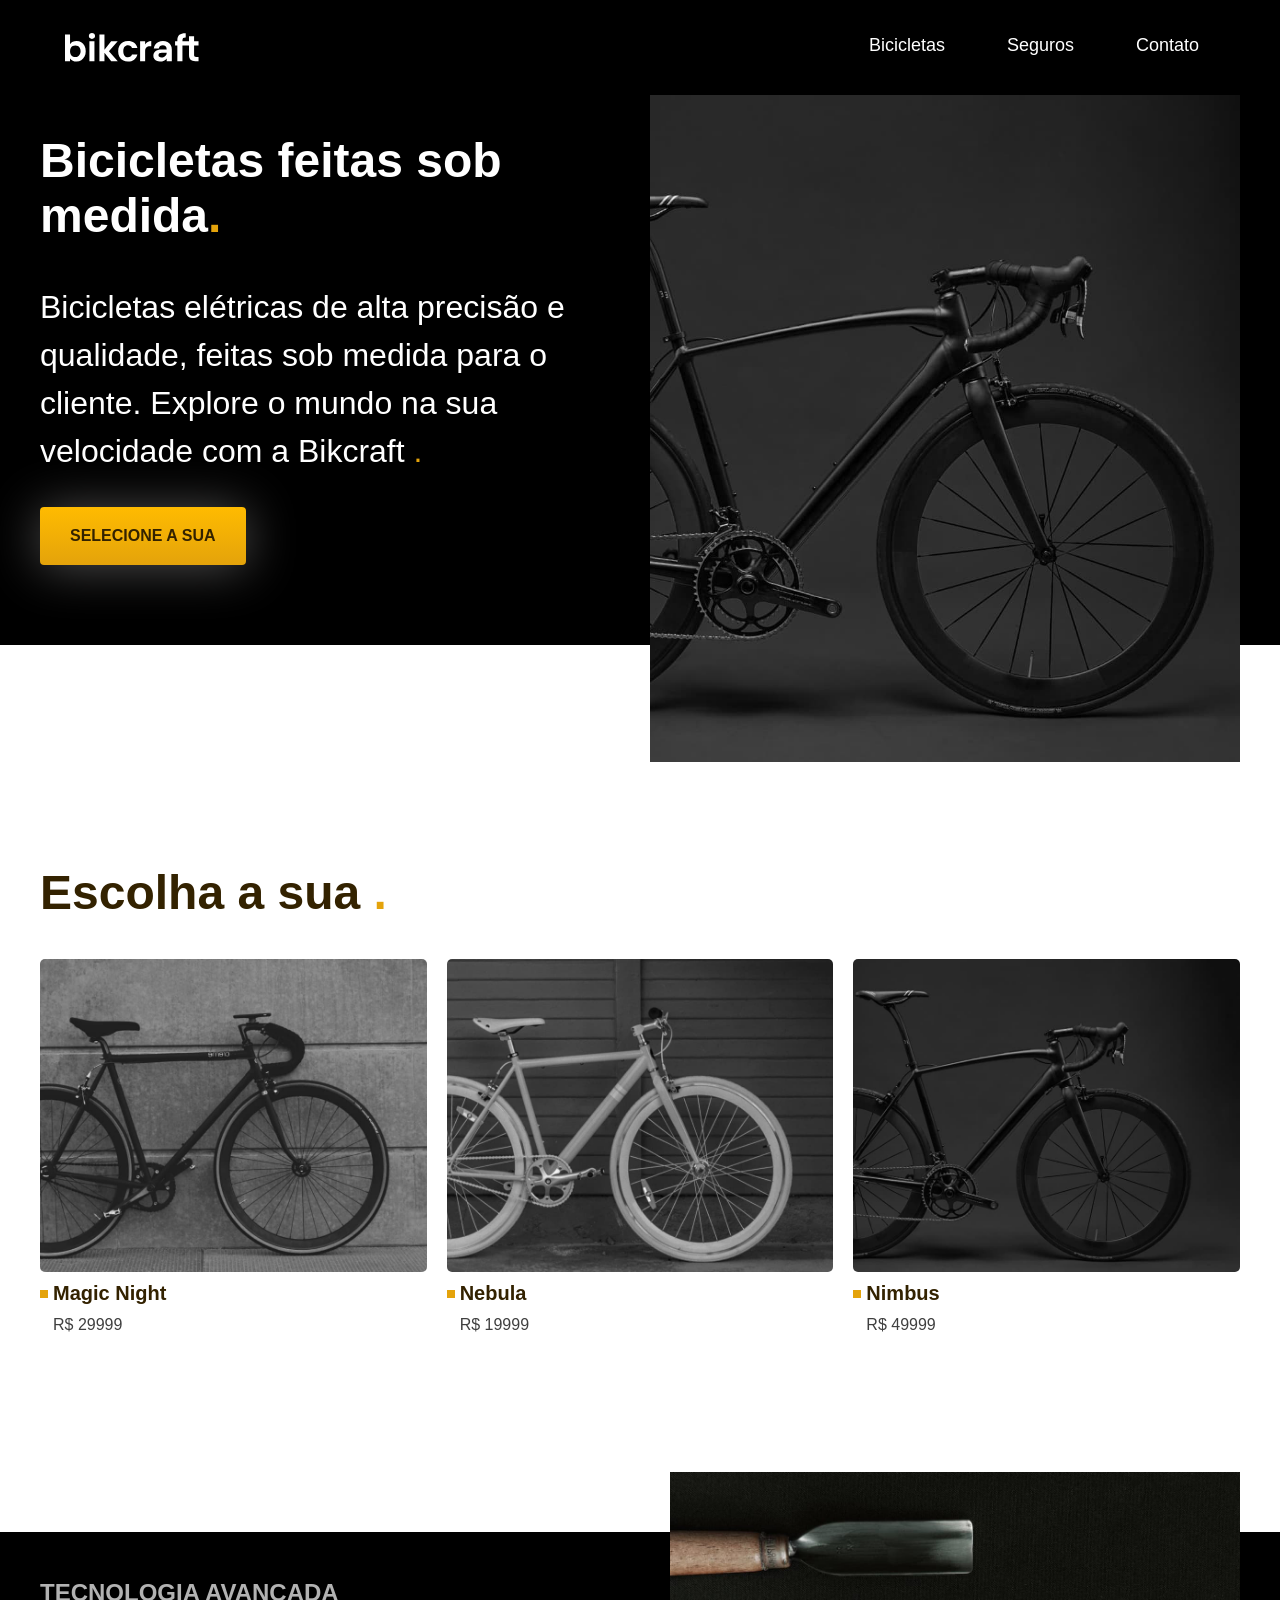
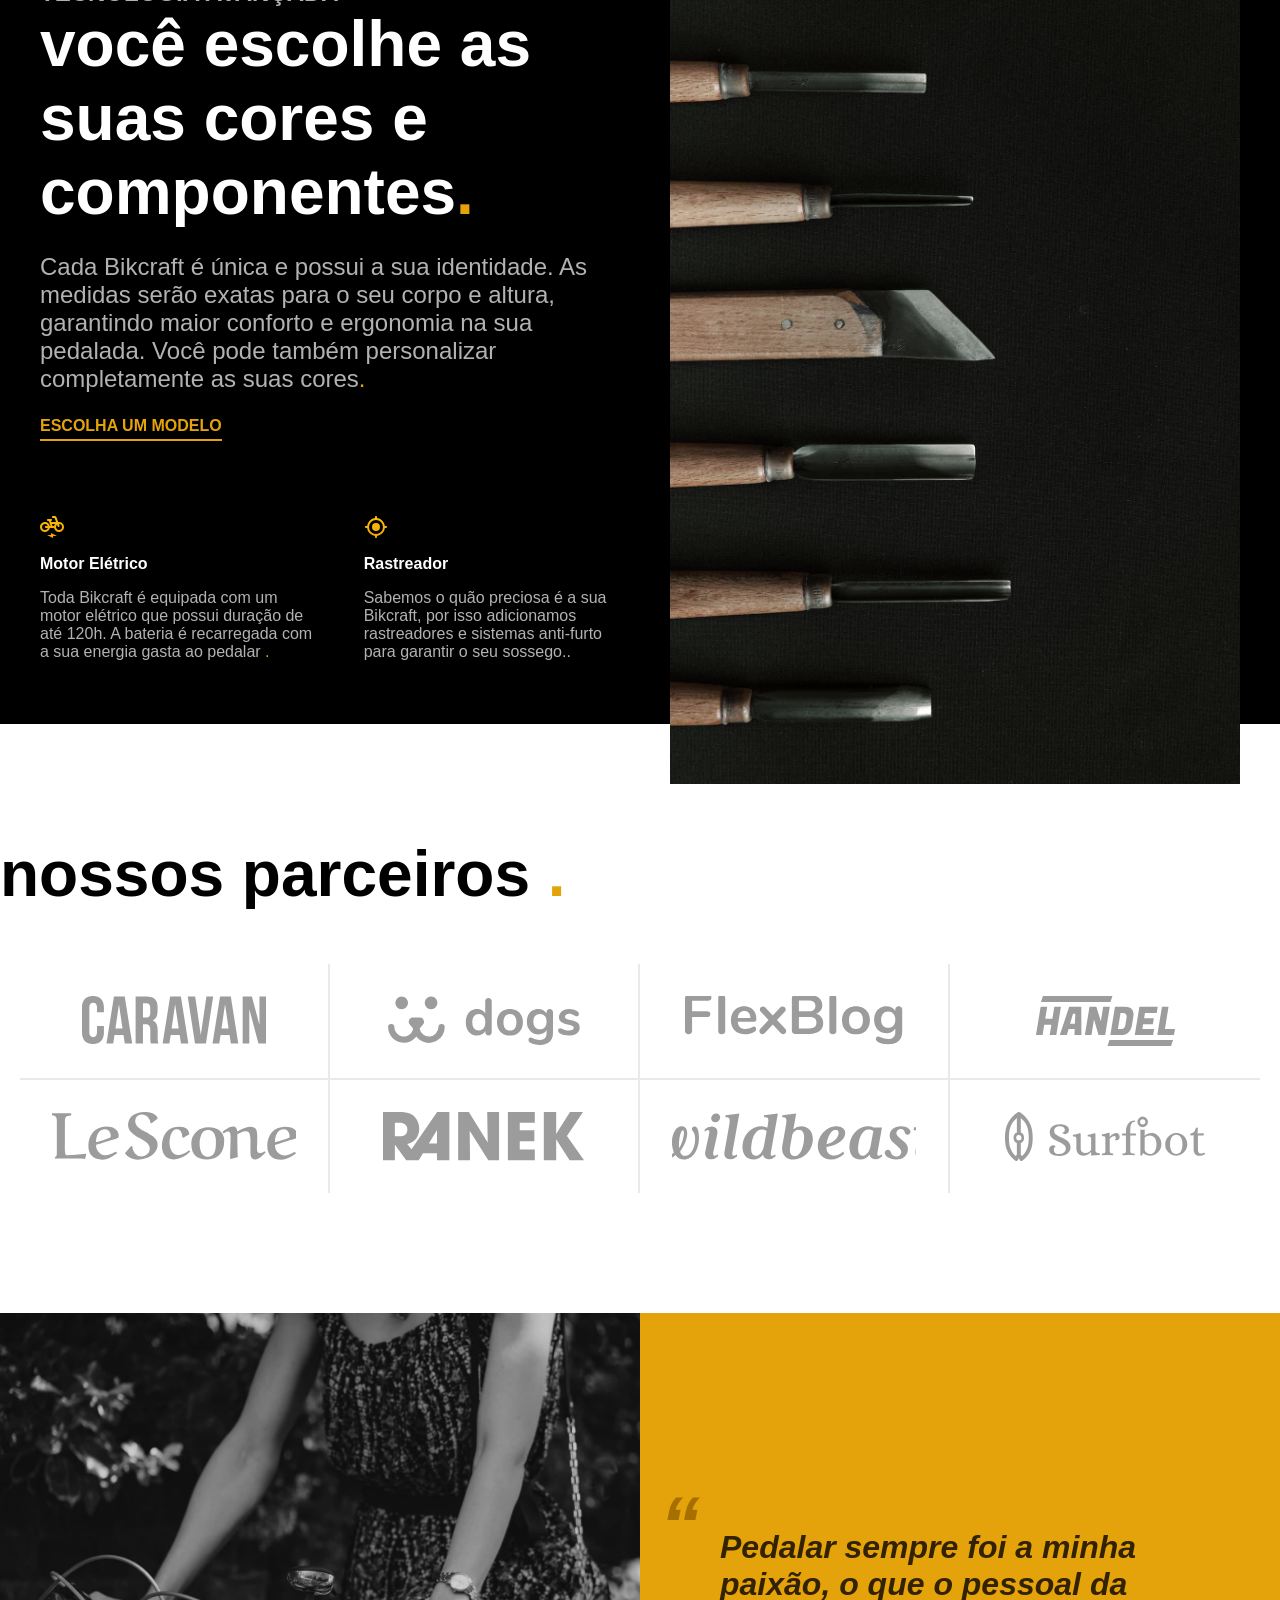
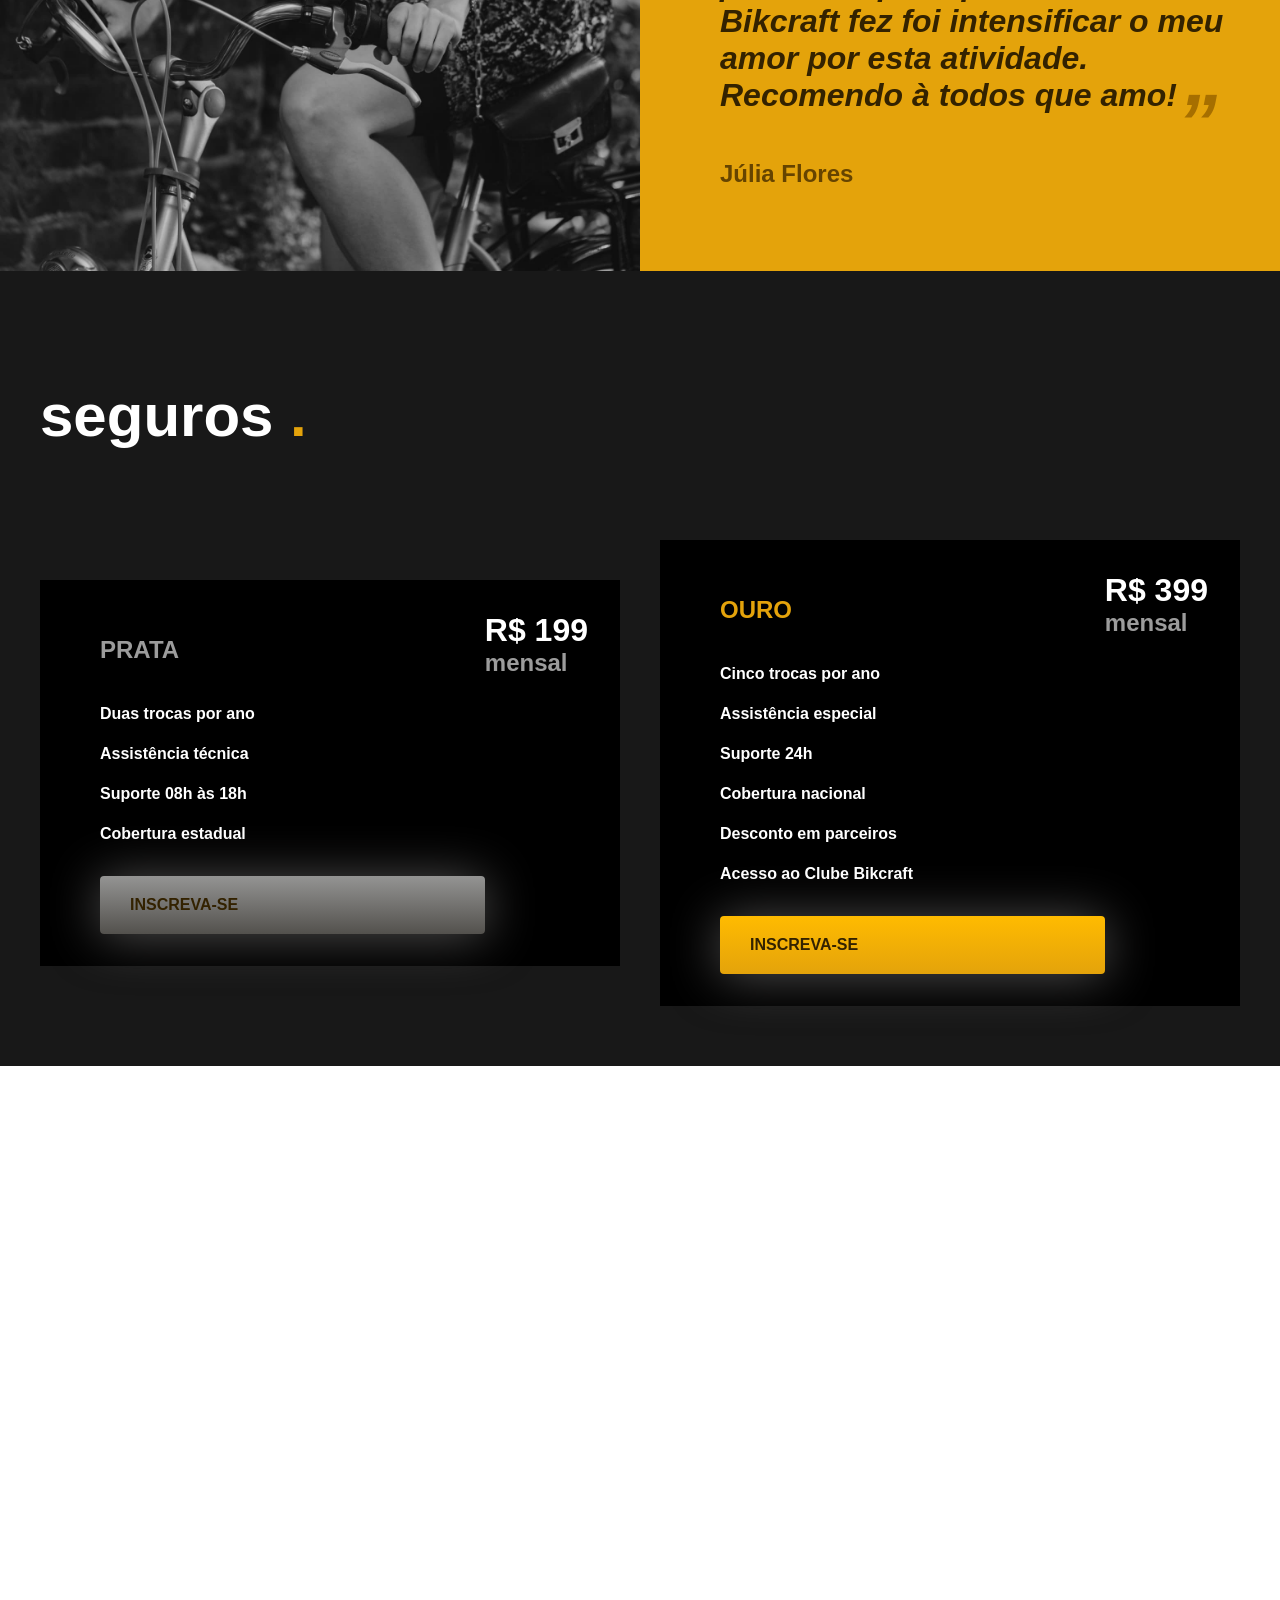
==== index.html @ ad8503fc "add seção de planos" ====
<!DOCTYPE html>
<html lang="pt-br">

<head>
  <meta charset="UTF-8" />
  <meta name="viewport" content="width=device-width, initial-scale=1.0" />
  <meta name="description" content="Site para demonstração de como seria um site para venda de bicicletas elétricas" />
  <title>Bikcraft - Bicicletas Elétricas</title>
  <link rel="stylesheet" href="./css/style.css" />
</head>

<body>
  <div class="bg-color">
    <header class="menu">
      <a href="">
        <img class="logomarca" src="./Arquivos cliente/img/bikcraft.svg" alt="Logo da marca bikcraft" /></a>

      <nav>
        <ul>
          <li><a href="">Bicicletas </a></li>
          <li><a href="">Seguros</a></li>
          <li><a href="">Contato</a></li>
        </ul>
      </nav>
    </header>

    <main class="apresentacao">
      <div class="conteudo">
        <h2>Bicicletas feitas sob medida<span>.</span></h2>

        <p>
          Bicicletas elétricas de alta precisão e qualidade, feitas sob medida
          para o cliente. Explore o mundo na sua velocidade com a Bikcraft
          <span>.</span>
        </p>

        <a href="#" class="btn"> selecione a sua </a>
      </div>
      <div>
        <img src="./Arquivos cliente/img/bicicletas/nimbus-home.jpg" alt="imagem de uma bicicleta preta" />
      </div>
    </main>
  </div>

  <section class="bikes" aria-label="Seção de bikes">
    <div class="bikes-bg">
      <h2>Escolha a sua <span>.</span></h2>

      <div class="bikes-flex">
        <div class="bikes-content">
          <img src="Arquivos cliente/img/bicicletas/magic.jpg" alt="" />
          <p class="bike-nome">Magic Night</p>
          <p class="bike-preco">R$ 29999</p>
        </div>

        <div class="bikes-content">
          <img src="Arquivos cliente/img/bicicletas/nebula.jpg" alt="" />
          <p class="bike-nome">Nebula</p>
          <p class="bike-preco">R$ 19999</p>
        </div>

        <div class="bikes-content">
          <img src="Arquivos cliente/img/bicicletas/nimbus.jpg" alt="" />
          <p class="bike-nome">Nimbus</p>
          <p class="bike-preco">R$ 49999</p>
        </div>
      </div>
    </div>
  </section>

  <section class="bg-color-description">
    <div class="description-modelo">
      <div class="description-content">
        <div class="description-content-article">
          <h3>Tecnologia Avançada</h3>
          <h2>você escolhe as suas cores e componentes<span>.</span></h2>

          <p>
            Cada Bikcraft é única e possui a sua identidade. As medidas serão
            exatas para o seu corpo e altura, garantindo maior conforto e
            ergonomia na sua pedalada. Você pode também personalizar
            completamente as suas cores<span>.</span>
          </p>

          <a href="#">ESCOLHA UM MODELO</a>
        </div>

        <div class="description-vantages">
          <div>
            <img src="Arquivos cliente/img/icones/eletrica.svg" alt="icone de bicicleta " />
            <p class="tipo">Motor Elétrico</p>
            <p>
              Toda Bikcraft é equipada com um motor elétrico que possui
              duração de até 120h. A bateria é recarregada com a sua energia
              gasta ao pedalar <span>.</span>
            </p>
          </div>

          <div>
            <img src="Arquivos cliente/img/icones/rastreador.svg" alt="icone de rastreador gps " />
            <p class="tipo">Rastreador</p>
            <p>
              Sabemos o quão preciosa é a sua Bikcraft, por isso adicionamos
              rastreadores e sistemas anti-furto para garantir o seu sossego..
            </p>
          </div>
        </div>
      </div>

      <img src="Arquivos cliente/img/fotos/tecnologia.jpg" alt="" />
    </div>
  </section>

  <section class="patrocinadores" aria-label="Marcas">
    <div class="patrocinadores-marcas">
      <h2>nossos parceiros <span>.</span></h2>

      <ul class="marcas-nomes">
        <li>
          <img src="Arquivos cliente/img/parceiros/caravan.svg" alt="" />
        </li>
        <li><img src="Arquivos cliente/img/parceiros/dogs.svg" alt="" /></li>
        <li>
          <img src="Arquivos cliente/img/parceiros/flexblog.svg" alt="" />
        </li>
        <li>
          <img src="Arquivos cliente/img/parceiros/handel.svg" alt="" />
        </li>
        <li>
          <img src="Arquivos cliente/img/parceiros/lescone.svg" alt="" />
        </li>
        <li><img src="Arquivos cliente/img/parceiros/ranek.svg" alt="" /></li>
        <li>
          <img src="Arquivos cliente/img/parceiros/wildbeast.svg" alt="" />
        </li>
        <li>
          <img src="Arquivos cliente/img/parceiros/surfbot.svg" alt="" />
        </li>
      </ul>
    </div>
  </section>

  <section class="depoimento" aria-label="depoimento">
    <div>
      <img src="Arquivos cliente/img/fotos/depoimento.jpg" alt="pessoa pedalando uma bicicleta">
    </div>

    <div class="depoimento-conteudo">
      <blockquote>
        <p>Pedalar sempre foi a minha paixão, o que o pessoal da Bikcraft fez foi
          intensificar o meu amor por esta atividade. Recomendo à todos que amo!</p>
      </blockquote>
      <span class="nome-depo">Júlia Flores</span>
    </div>

  </section>

  <article class="seguros-bg">

    <div class="seguros container">

      <h2> seguros <span>.</span> </h2>

      <div class="seguros-item">
        <h3 class="prata">PRATA</h3>
        <span class="preco-seguro">R$ 199 <span class="tempo-seguro">mensal</span></span>

        <ul>
          <li>Duas trocas por ano</li>
          <li>Assistência técnica</li>
          <li>Suporte 08h às 18h</li>
          <li>Cobertura estadual</li>
        </ul>
        <a href="./orcamento.html" class="secundaria">inscreva-se</a>

      </div>

      <div class="seguros-item">
        <h3 class="ouro">OURO</h3>
        <span class="preco-seguro">R$ 399 <span class="tempo-seguro">mensal</span></span>

        <ul>
          <li>Cinco trocas por ano</li>
          <li>Assistência especial</li>
          <li>Suporte 24h</li>
          <li>Cobertura nacional</li>
          <li>Desconto em parceiros</li>
          <li>Acesso ao Clube Bikcraft</li>
        </ul>
        <a href="./orcamento.html" class="primario">inscreva-se</a>
      </div>

    </div>




  </article>



</body>

</html>
---- css/style.css ----
@import url(../seguros/seguros.css);

body {
  font-family: sans-serif;
  /*adiciona fontes nao serifadas*/
  margin: 0px;
  padding: 0px;

  /* margin-top: 25px; leve altura no body pra nao encostar no topo da tela */
  color: #fff;
  height: 5000px;
}

.bg-color {
  background-color: black;
  box-shadow: inset 0px -120px #fff;
}

img {
  height: 100%;
  object-fit: cover;
  max-width: 100%;
  display: block;
}

.menu {
  box-sizing: border-box;
  /*nao contar com o valor dos paddings*/
  max-width: 1200px;
  /*define um tamanho maximo para o conteudo*/
  margin: 0 auto;
  /*centraliza o conteudo*/
  display: flex;
  /*coloca as tags lado a lado*/
  flex-wrap: wrap;
  /* pra quebrar a linha quando a tela for menor*/
  gap: 20px;
  /* pra quando quebrar a linha ter um espaço de 20px*/
  justify-content: space-between;
  /*adiciona um espaco maximo entre os 
    objetos*/
  align-items: center;
  /* pra os dois elementos do menu nao ficarem com niveis diferentes*/
  padding: 25px;
  color: #fff;
}

.menu ul {
  display: flex;
  /*coloca a lista com os objetos lado a lado*/
  flex-wrap: wrap;
  /*quebra a lista em linhas quando a tela for menor*/
  gap: 30px;
}

.menu ul li {
  font-size: 18px;
  list-style: none;
  /*tira o enfeite de ponto da lista ul*/
}

.conteudo {
  margin-bottom: 200px;
  /* como os elementos da primeira coluna vazam apos adicionar uma sombra negativa, foi preciso compensar o padding faltante*/
}

li a {
  text-decoration: none;
  color: #fff;
  padding: 10px 1rem;
  /*pra aumentar a area de contato do mouse*/
  display: inline-block;
  /*pra quando no responsivo um nao engolir o outro*/
}

.menu li a::after {
  /*crio o elemento aafter ocupando 0% pq ele so pode ser visivel no hover*/
  content: "";
  /*crio um conteudo "vazio", mas depois defino o tamanho*/
  display: block;
  /*dico pra ele se comportar como bloco*/
  height: 2px;
  /*defino seu tamanho*/
  width: 0%;
  /* digo que sua largura é de 0% */
  background-color: #fff;
}

.menu li a:hover::after {
  /*a aparicao do elemento criado anteriormente vai ter uma transição para o seu 100& em 0.5 segundos quando o mouse estiver em cima do elemento*/
  width: 100%;
  transition: 0.4s;
}

.apresentacao {
  max-width: 1200px;
  margin: 0 auto;
  display: grid;
  grid-template-columns: 1fr 1fr;
  align-items: center;
  /*desce os itens para o centro da tela verticalmente*/
  gap: 20px;
}

.apresentacao h2 {
  font-size: 3rem;
}

.apresentacao p {
  font-size: 32px;
  line-height: 1.5;
}

.apresentacao .btn {
  text-decoration: none;
  /*retira o sublinhado da palavra*/
  text-transform: uppercase;
  /*deixa a palavra maiuscula*/
  display: inline-block;
  box-shadow: 0 2px 50px rgba(161, 159, 159, 0.5);
  padding: 20px 30px;
  font-weight: bold;
  color: #332200;
  background: linear-gradient(#ffbb00, #e4a30b);
  border-radius: 4px;
}

.apresentacao .btn:hover {
  background: #e4a30b;
}

/*================================================================*/

.bikes {
  margin-top: 100px;
}

.bikes h2 {
  font-size: 3rem;
}

span {
  color: #e4a30b;
  border-radius: 5px;
}

.bikes-flex {
  display: flex;
  gap: 20px;
}

.bikes-bg {
  color: #332200;
  max-width: 1200px;
  margin: 0px auto;
}

.bikes-flex img {
  border-radius: 5px;
  object-position: right center;
  /*digo pra focar a imagem da bike somente a direita pra o centro*/
  transition: transform 0.2s;
  /*cria a transicao de 0.2 segundos pra voltar do hover*/
}

.bikes-flex img:hover {
  transform: scale(1.05);
  /* aumenta 10% */
}

.bikes-flex .bike-nome {
  font-size: 20px;
  margin-top: 10px;
  margin-bottom: 10px;
  font-weight: bold;
  display: inline-block;
}

.bike-nome::before {
  content: "";
  display: flex;
  align-content: center;
  background-color: #e4a30b;
  width: 8px;
  height: 8px;
  display: inline-block;
  margin-right: 5px;
  margin-bottom: 2px;
}

.bike-nome:hover::before {
  width: 32px;
  background-color: #e4a30b;
  max-width: 100%;
  transition: 0.5s;
}

.bikes-flex .bike-preco {
  color: #3f3f3f;
  margin-top: 1px;
  margin-left: 13px;
}

/*===================================================================*/

.bg-color-description {
  margin-top: 200px;
  /* pra separar do conteudo de cima*/
  background-color: #000000;
  box-shadow: inset 0px -60px 0px #fff,
    /* sombra da box embaixo */
    inset 0px 60px 0px #fff;
  /* em cima */
}

.description-modelo {
  max-width: 1200px;
  margin: 0 auto;
  display: grid;
  grid-template-columns: repeat(2,
      1fr);
  /*dizendo pra repetir 2 colunas de 1fr*/
  gap: 60px;
}

.description-content {
  align-self: center;
  /*alinha o conteudo ao centro da bloco verticalmente*/
  display: grid;
  /* fiz isso so pra adicionar espaçoes entre os elementos*/
  gap: 80px;
}

.description-content h3 {
  margin: 0;
  color: #b2b2b2;
  font-size: 24px;
  text-transform: uppercase;
}

.description-content h2 {
  display: block;
  margin: 0;
  color: #ffffff;
  font-size: 64px;
  font-weight: bold;
}


.description-content .description-vantages {
  display: flex;
  gap: 50px;
  flex: 1;
}

.description-content .description-vantages img {
  width: 24px;
  height: 24px;
}

.description-vantages p {

  font-size: 1rem;
  color: #B2B2B2;
}

.description-content-article p {
  font-size: 24px;
  color: #b2b2b2;
}

.description-content-article a {
  font-size: 1rem;
  color: #e4a30b;
  text-decoration: none;
  border-bottom: 2px solid #e4a30b;
  padding-bottom: 5px;
  font-weight: bold;
}


.description-vantages .tipo {

  font-size: 1rem;
  color: #ffffff;
  font-weight: bold;
}

/*====================================================================================================*/

.patrocinadores {

  max-width: 1400px;
  margin: 0 auto;
}

.patrocinadores h2 {

  font-size: 64px;
  color: #000000;
  font-weight: bold;

}

.marcas-nomes{
  display: grid;
  padding: 0 20px;
  grid-template-columns: repeat(4, 1fr);
}

.marcas-nomes li{
  padding: 32px;
  display: flex; /* adiciono o display flex so pra centralizar o nome das marcas ao centro do conteudo*/
  border-right: 2px solid #e9e9e9; /*defino as bordas totais da lista*/
  border-bottom: 2px solid #e9e9e9;

}

.marcas-nomes li:last-child, .marcas-nomes li:nth-child(4){
  border-right: none; /*retiro as bordas dos elementos citados*/
}


.marcas-nomes li:nth-child(n + 5){
  border-bottom: none; /*retiro a borda de baixo do elemento 5 ate o n*/
}


.marcas-nomes img{
  margin: auto;
}

/*=======================================depoimentos=========================================================*/
blockquote{
  margin: 0;
}

.depoimento{
  margin-top: 120px;
  font-size: 40px;
  font-weight: bold;
  color: #332200;
  display: grid;
  grid-template-columns: 1fr 1fr;
  background-color: #e4a30b;
}
.depoimento img{
  width: 100%;
  height: 100%;
  object-fit: cover;
}

.depoimento-conteudo p{
  font-family: sans-serif;
  font-style: italic ;
  font-weight: 900;
  font-size: 2rem;
  margin-bottom: 32px;
  max-width: 42ch;
  position: relative;
  
}
.depoimento-conteudo{
  align-self: end;
  padding: 40px 40px 80px 80px;
}
.nome-depo{
  color: #664400;
  font-size: 24px;
}

.depoimento p::before{

  content: '“';
  font-size: 5rem;
  color: #A66F00;
  position: absolute;
  top: -50px;
  left: -60px;
}
.depoimento p::after{

  content: '”';
   font-size: 5rem;
   color: #A66F00;
   position: absolute;
   
}
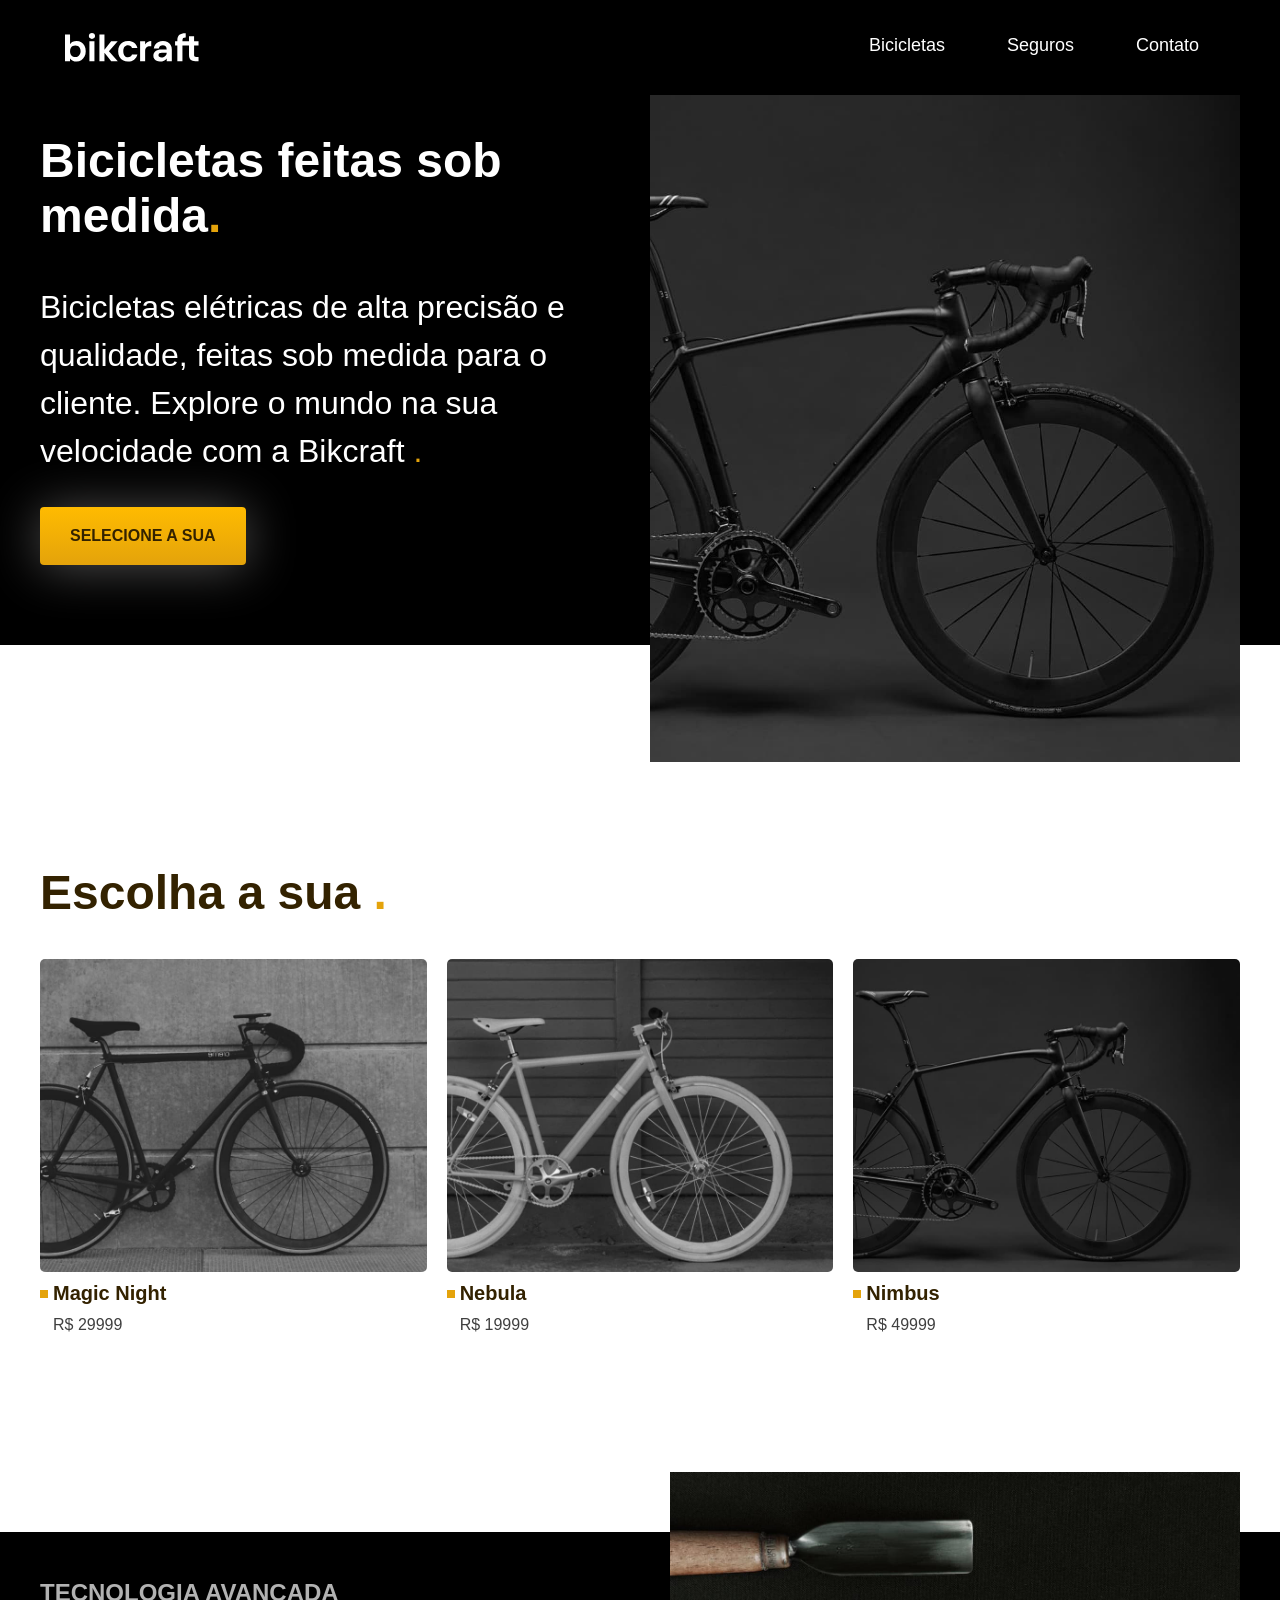
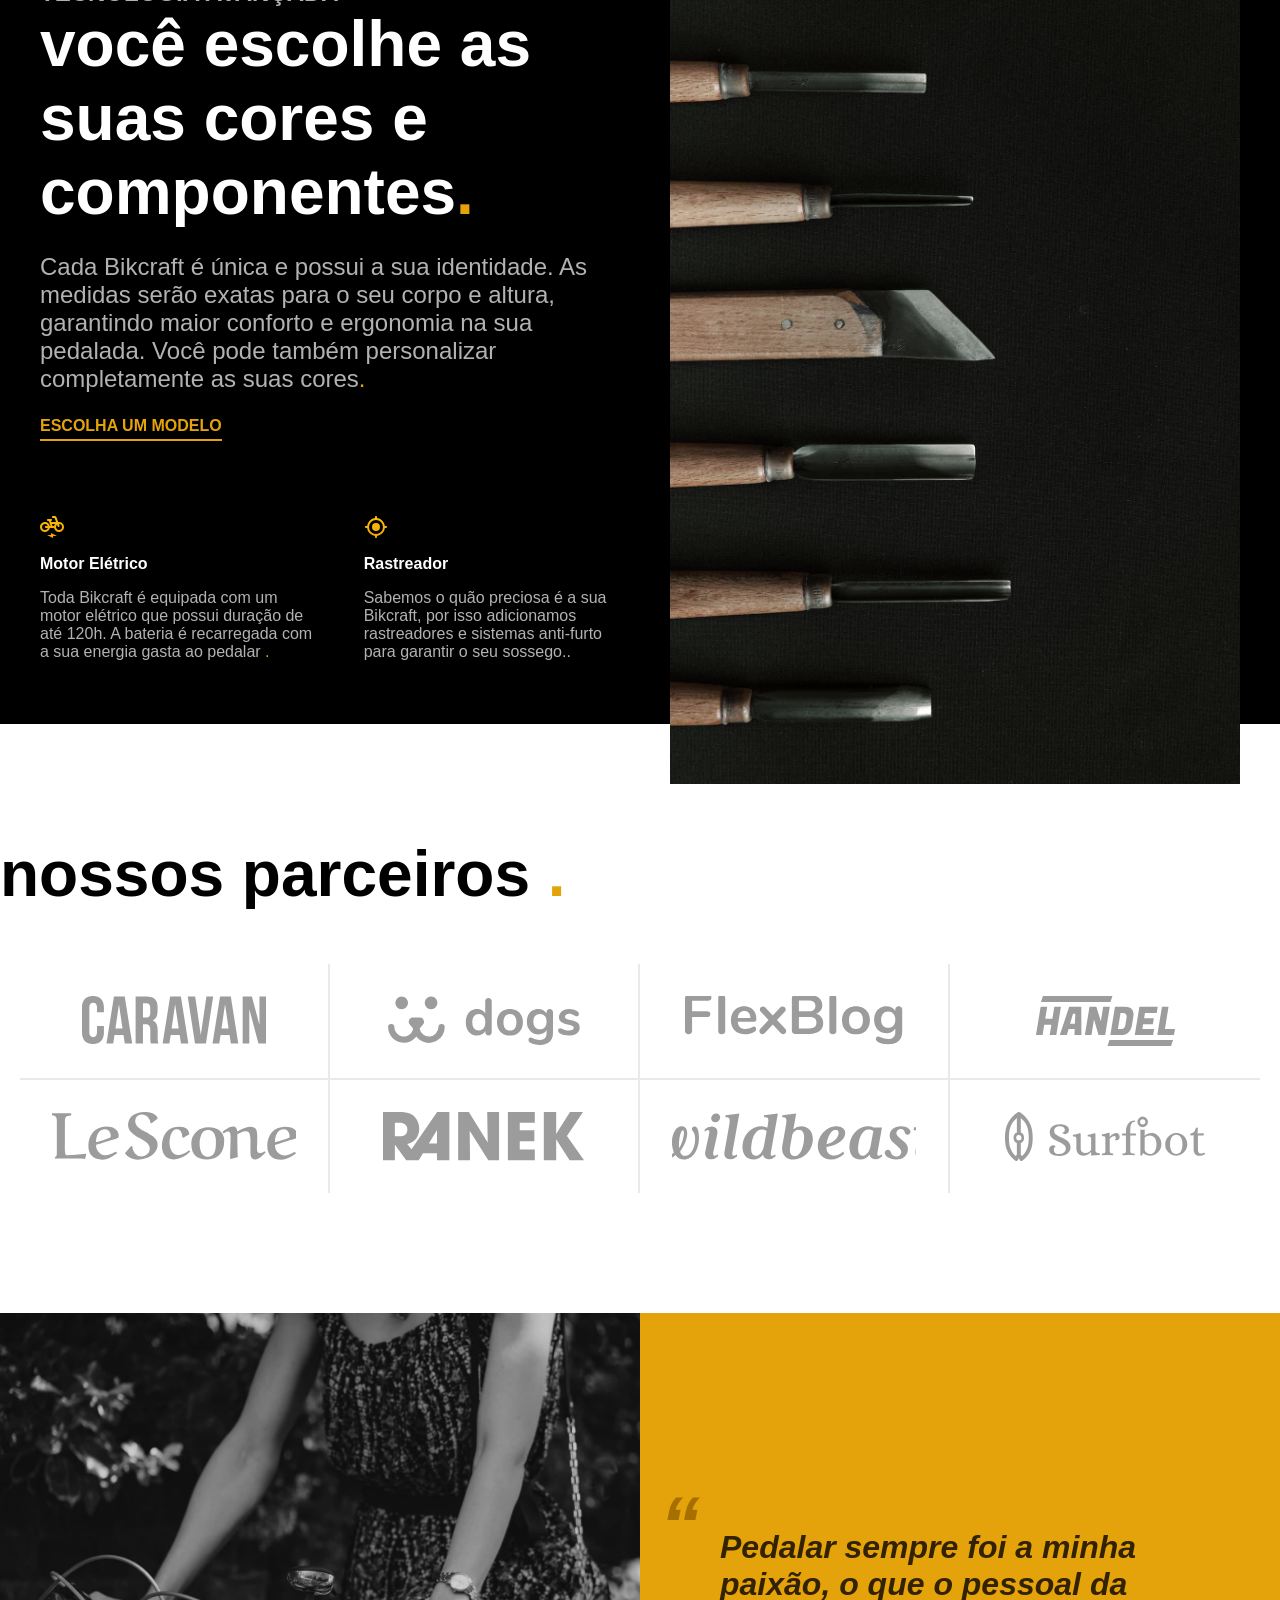
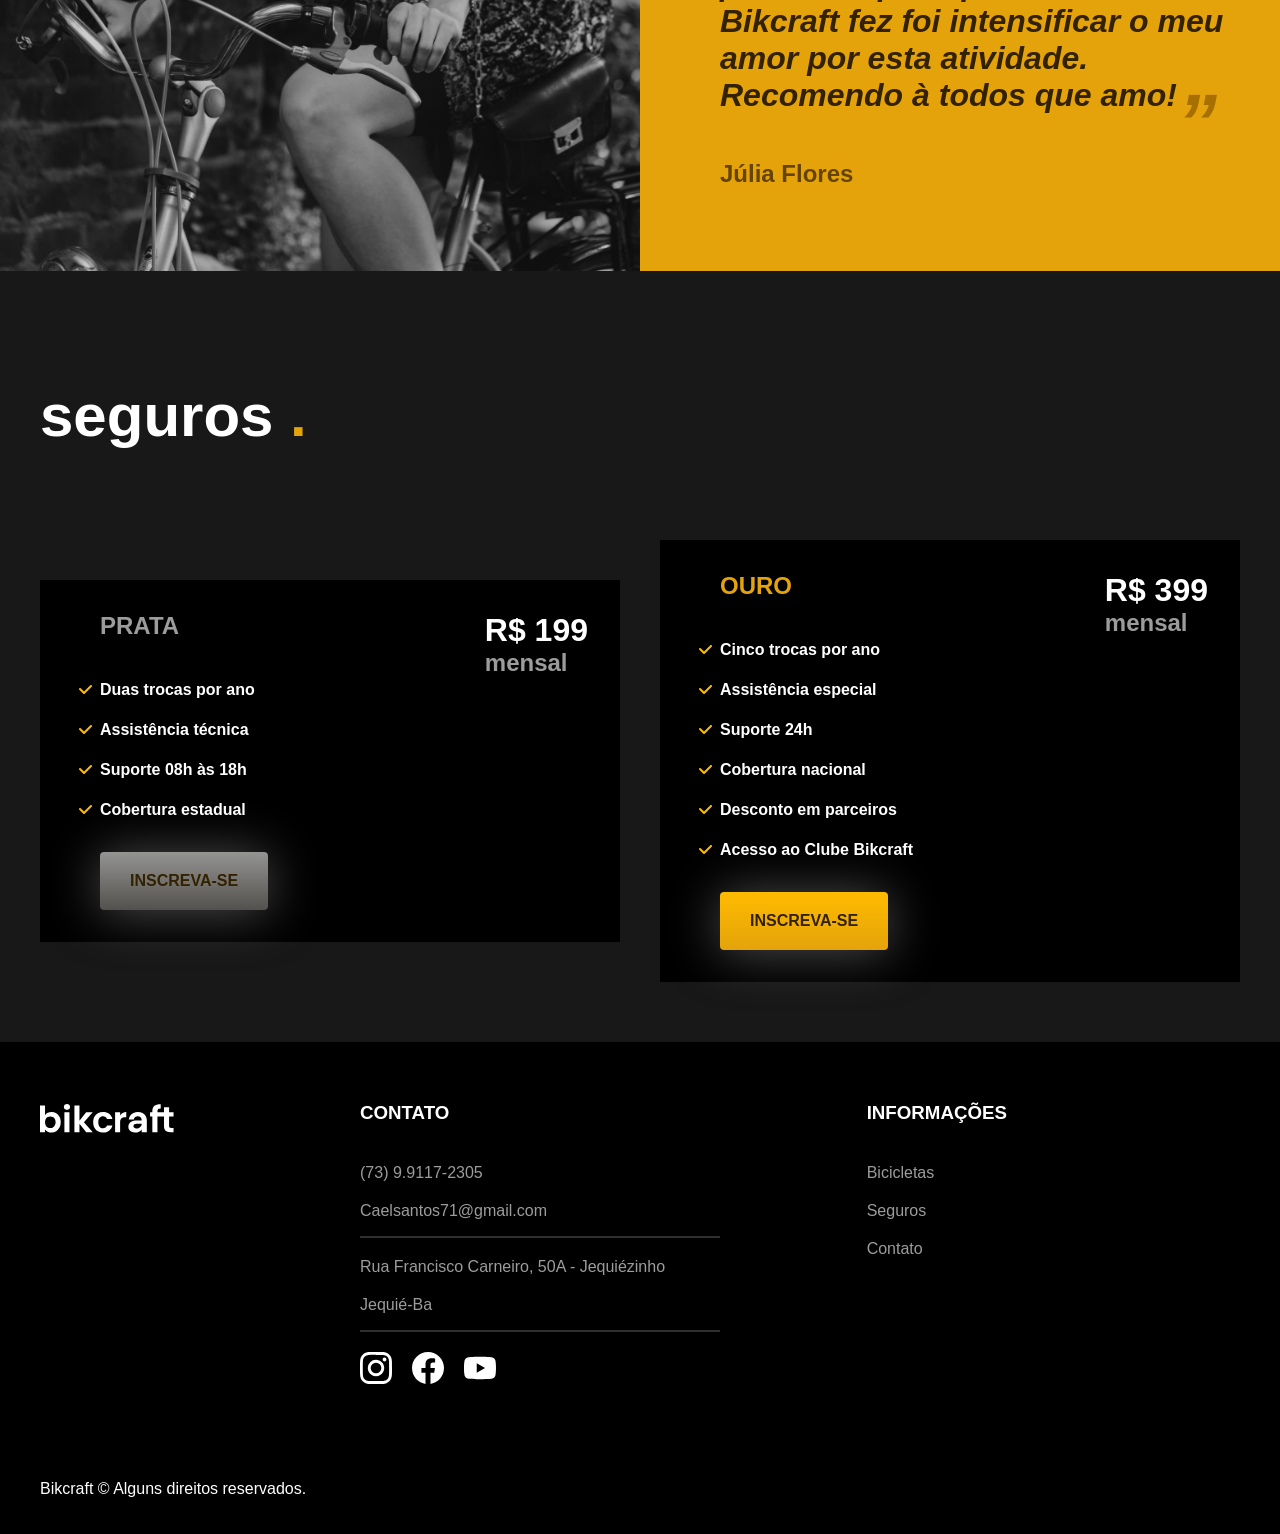
==== commit b6c3ae5c: "land page finaliada (sem responsividade)" ====
--- a/index.html
+++ b/index.html
@@ -191,12 +191,54 @@
       </div>
 
     </div>
-
-
-
-
   </article>
 
+  <footer class="footer-bg" aria-label="rodapé da página">
+    <div class="footer container">
+      <img src="./Arquivos cliente/img/bikcraft.svg" alt="logo bikcraft">
+
+
+      <div class="footer-contato">
+        <h3>Contato</h3>
+        <ul>
+          <li><a href="tel:+55739991172305"> (73) 9.9117-2305</a></li>
+          <li><a href="mailto:caelsantos71@gmail.com"> Caelsantos71@gmail.com</a></li>
+          <li>Rua Francisco Carneiro, 50A - Jequiézinho</li>
+          <li>Jequié-Ba</li>
+        </ul>
+
+
+        <div class="footer-redes">
+          <a href="./">
+            <img src="./Arquivos cliente/img/redes/instagram.svg" alt="Instagram">
+          </a>
+          <a href="./">
+            <img src="./Arquivos cliente/img/redes/facebook.svg" alt="Facebook">
+          </a>
+          <a href="./">
+            <img src="./Arquivos cliente/img/redes/youtube.svg" alt="Youtube">
+          </a>
+        </div>
+
+      </div>
+
+      <div class="footer-informacoes">
+        <h3>Informações</h3>
+        <nav>
+          <ul>
+            <li><a href="">Bicicletas </a></li>
+            <li><a href="">Seguros</a></li>
+            <li><a href="">Contato</a></li>
+          </ul>
+        </nav>
+      </div>
+
+      <p class="footer-copy"> Bikcraft © Alguns direitos reservados. </p>
+
+    </div>
+
+  </footer>
+
 
 
 </body>
--- a/css/style.css
+++ b/css/style.css
@@ -1,4 +1,5 @@
 @import url(../seguros/seguros.css);
+@import url(../footer/footer.css);
 
 body {
   font-family: sans-serif;
@@ -8,7 +9,7 @@
 
   /* margin-top: 25px; leve altura no body pra nao encostar no topo da tela */
   color: #fff;
-  height: 5000px;
+  
 }
 
 .bg-color {
@@ -302,40 +303,45 @@
 
 }
 
-.marcas-nomes{
+.marcas-nomes {
   display: grid;
   padding: 0 20px;
   grid-template-columns: repeat(4, 1fr);
 }
 
-.marcas-nomes li{
+.marcas-nomes li {
   padding: 32px;
-  display: flex; /* adiciono o display flex so pra centralizar o nome das marcas ao centro do conteudo*/
-  border-right: 2px solid #e9e9e9; /*defino as bordas totais da lista*/
+  display: flex;
+  /* adiciono o display flex so pra centralizar o nome das marcas ao centro do conteudo*/
+  border-right: 2px solid #e9e9e9;
+  /*defino as bordas totais da lista*/
   border-bottom: 2px solid #e9e9e9;
 
 }
 
-.marcas-nomes li:last-child, .marcas-nomes li:nth-child(4){
-  border-right: none; /*retiro as bordas dos elementos citados*/
-}
-
-
-.marcas-nomes li:nth-child(n + 5){
-  border-bottom: none; /*retiro a borda de baixo do elemento 5 ate o n*/
-}
-
-
-.marcas-nomes img{
+.marcas-nomes li:last-child,
+.marcas-nomes li:nth-child(4) {
+  border-right: none;
+  /*retiro as bordas dos elementos citados*/
+}
+
+
+.marcas-nomes li:nth-child(n + 5) {
+  border-bottom: none;
+  /*retiro a borda de baixo do elemento 5 ate o n*/
+}
+
+
+.marcas-nomes img {
   margin: auto;
 }
 
 /*=======================================depoimentos=========================================================*/
-blockquote{
+blockquote {
   margin: 0;
 }
 
-.depoimento{
+.depoimento {
   margin-top: 120px;
   font-size: 40px;
   font-weight: bold;
@@ -344,32 +350,35 @@
   grid-template-columns: 1fr 1fr;
   background-color: #e4a30b;
 }
-.depoimento img{
+
+.depoimento img {
   width: 100%;
   height: 100%;
   object-fit: cover;
 }
 
-.depoimento-conteudo p{
+.depoimento-conteudo p {
   font-family: sans-serif;
-  font-style: italic ;
+  font-style: italic;
   font-weight: 900;
   font-size: 2rem;
   margin-bottom: 32px;
   max-width: 42ch;
   position: relative;
-  
-}
-.depoimento-conteudo{
+
+}
+
+.depoimento-conteudo {
   align-self: end;
   padding: 40px 40px 80px 80px;
 }
-.nome-depo{
+
+.nome-depo {
   color: #664400;
   font-size: 24px;
 }
 
-.depoimento p::before{
+.depoimento p::before {
 
   content: '“';
   font-size: 5rem;
@@ -378,11 +387,12 @@
   top: -50px;
   left: -60px;
 }
-.depoimento p::after{
+
+.depoimento p::after {
 
   content: '”';
-   font-size: 5rem;
-   color: #A66F00;
-   position: absolute;
-   
+  font-size: 5rem;
+  color: #A66F00;
+  position: absolute;
+
 }
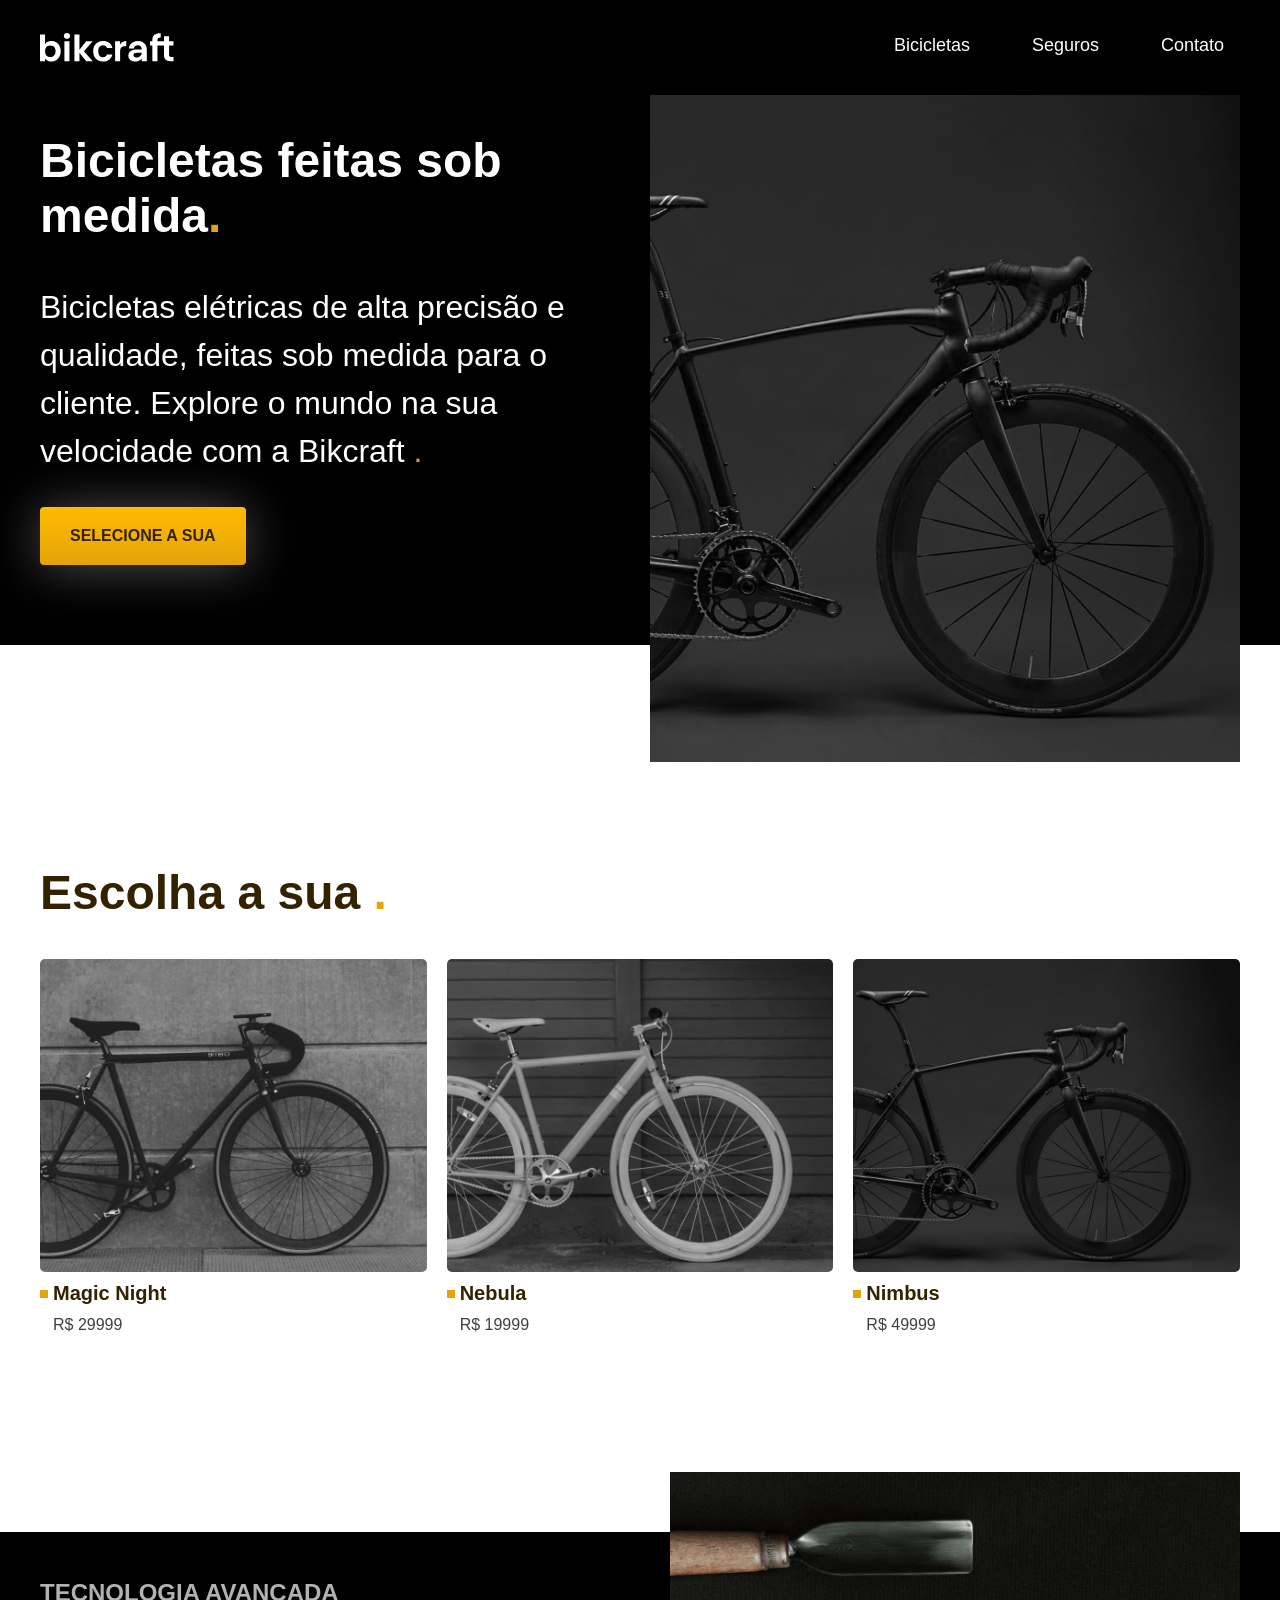
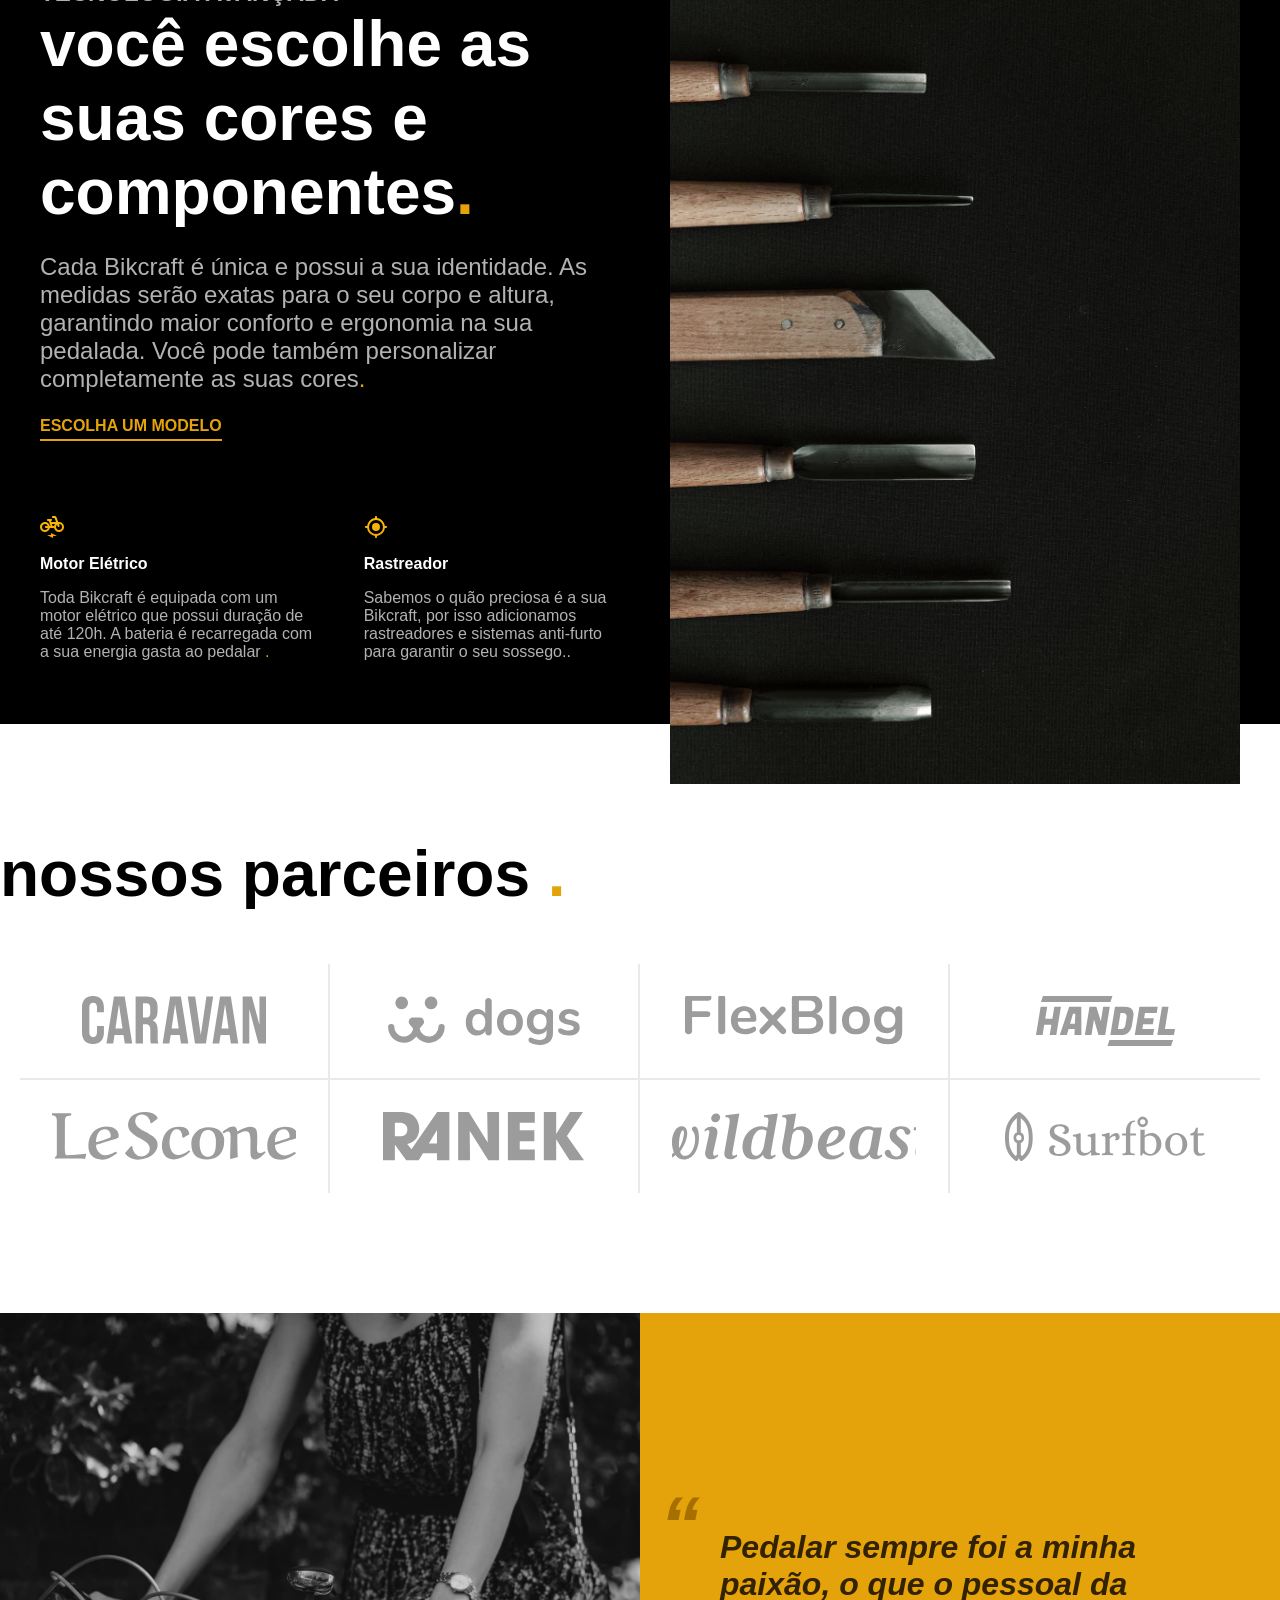
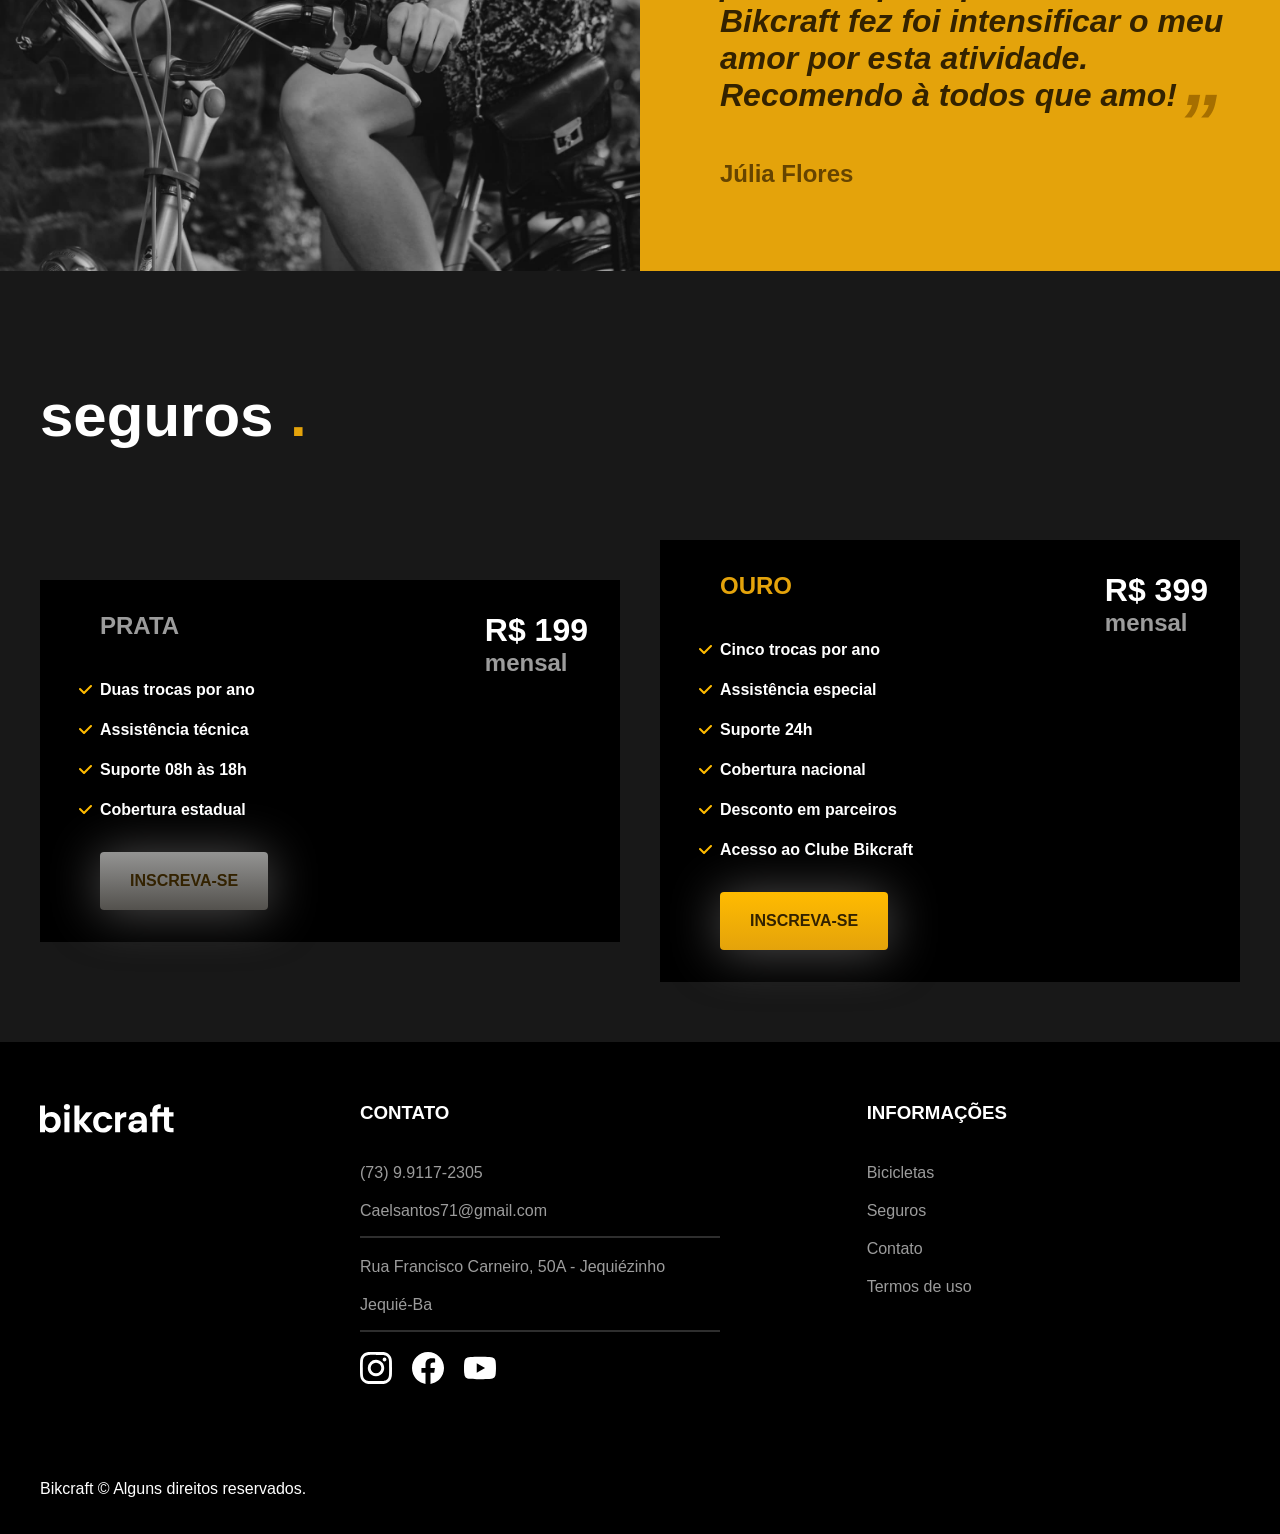
==== commit fe81ba82: "adicionado pagina de termos de uso" ====
--- a/index.html
+++ b/index.html
@@ -12,7 +12,7 @@
 <body>
   <div class="bg-color">
     <header class="menu">
-      <a href="">
+      <a href="./index.html">
         <img class="logomarca" src="./Arquivos cliente/img/bikcraft.svg" alt="Logo da marca bikcraft" /></a>
 
       <nav>
@@ -219,8 +219,10 @@
             <img src="./Arquivos cliente/img/redes/youtube.svg" alt="Youtube">
           </a>
         </div>
-
-      </div>
+      </div>
+
+
+      
 
       <div class="footer-informacoes">
         <h3>Informações</h3>
@@ -229,6 +231,7 @@
             <li><a href="">Bicicletas </a></li>
             <li><a href="">Seguros</a></li>
             <li><a href="">Contato</a></li>
+            <li><a href="./termos.html">Termos de uso</a></li>
           </ul>
         </nav>
       </div>
--- a/css/style.css
+++ b/css/style.css
@@ -1,5 +1,6 @@
 @import url(../seguros/seguros.css);
 @import url(../footer/footer.css);
+@import url(../Termos/termos.css);
 
 body {
   font-family: sans-serif;
@@ -29,7 +30,7 @@
   /*nao contar com o valor dos paddings*/
   max-width: 1200px;
   /*define um tamanho maximo para o conteudo*/
-  margin: 0 auto;
+  margin: auto;
   /*centraliza o conteudo*/
   display: flex;
   /*coloca as tags lado a lado*/
@@ -42,7 +43,7 @@
     objetos*/
   align-items: center;
   /* pra os dois elementos do menu nao ficarem com niveis diferentes*/
-  padding: 25px;
+  padding: 25px 0px 25px 0px;
   color: #fff;
 }
 
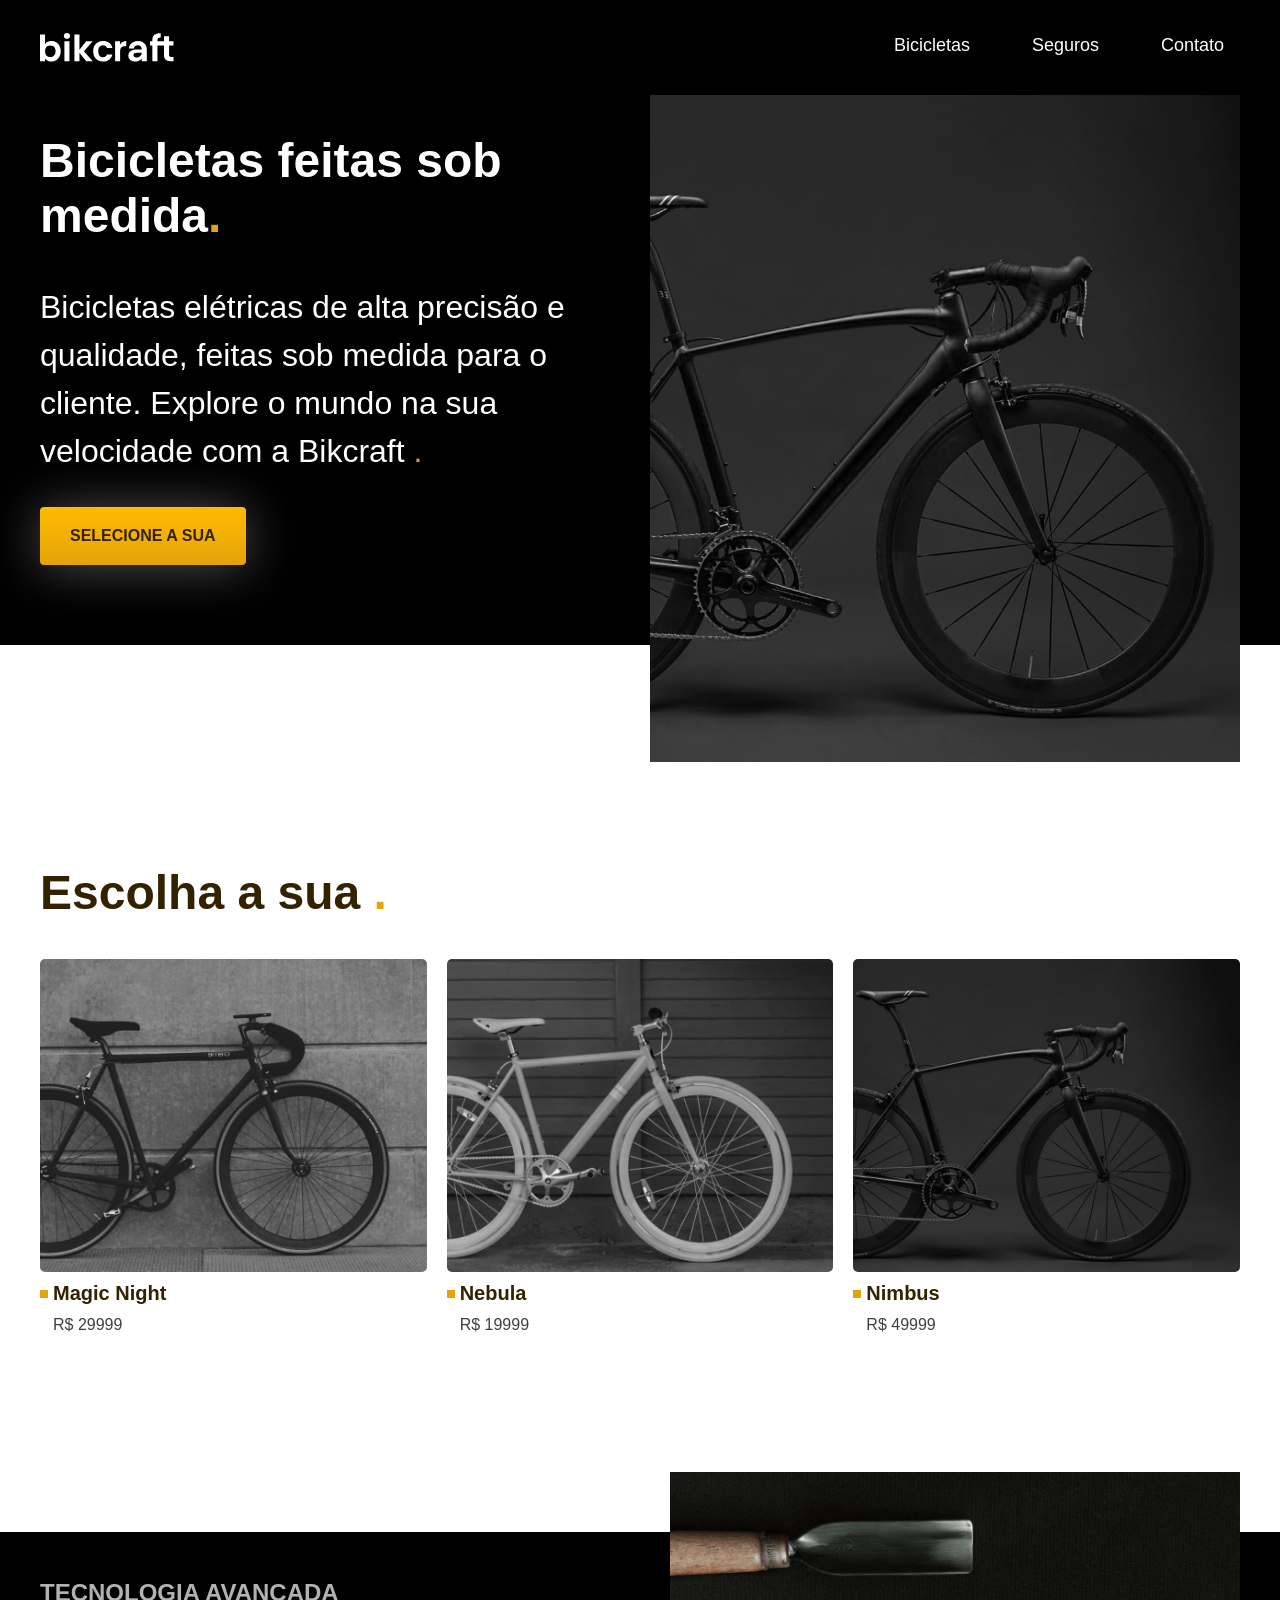
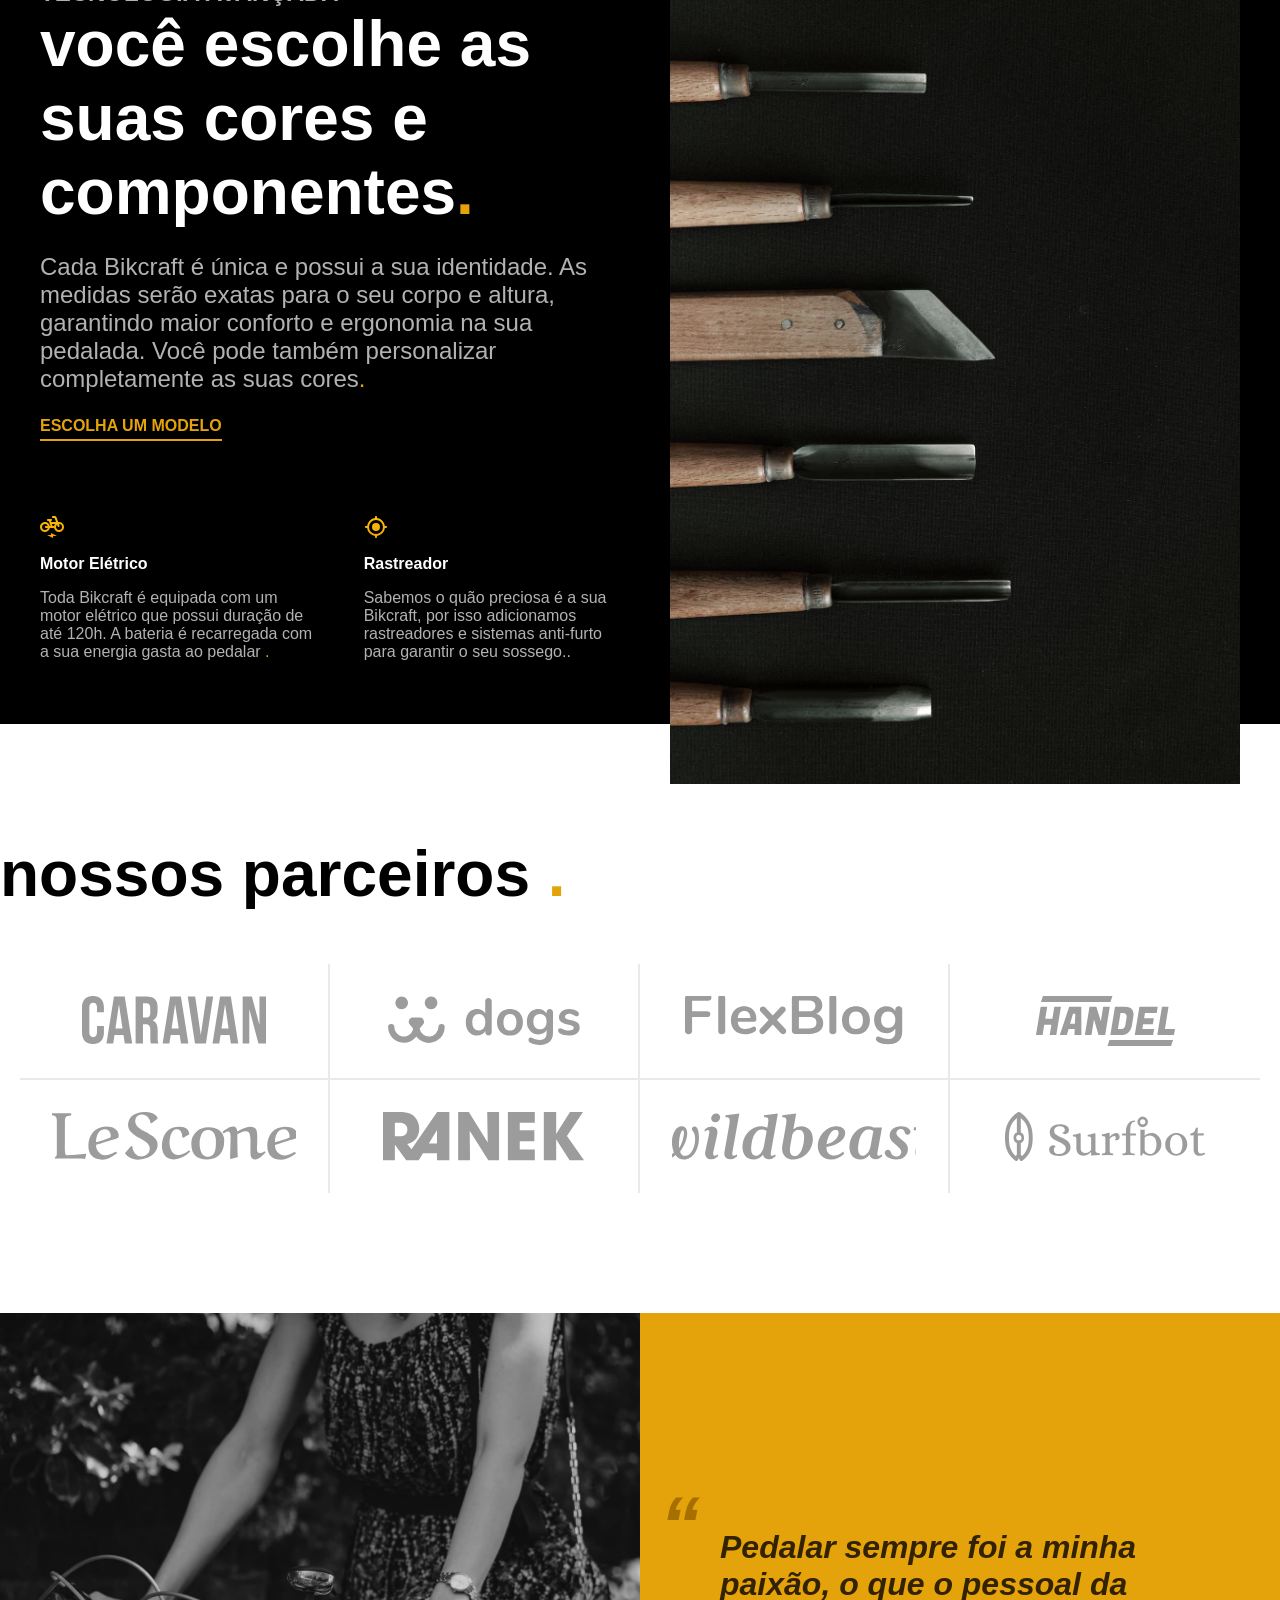
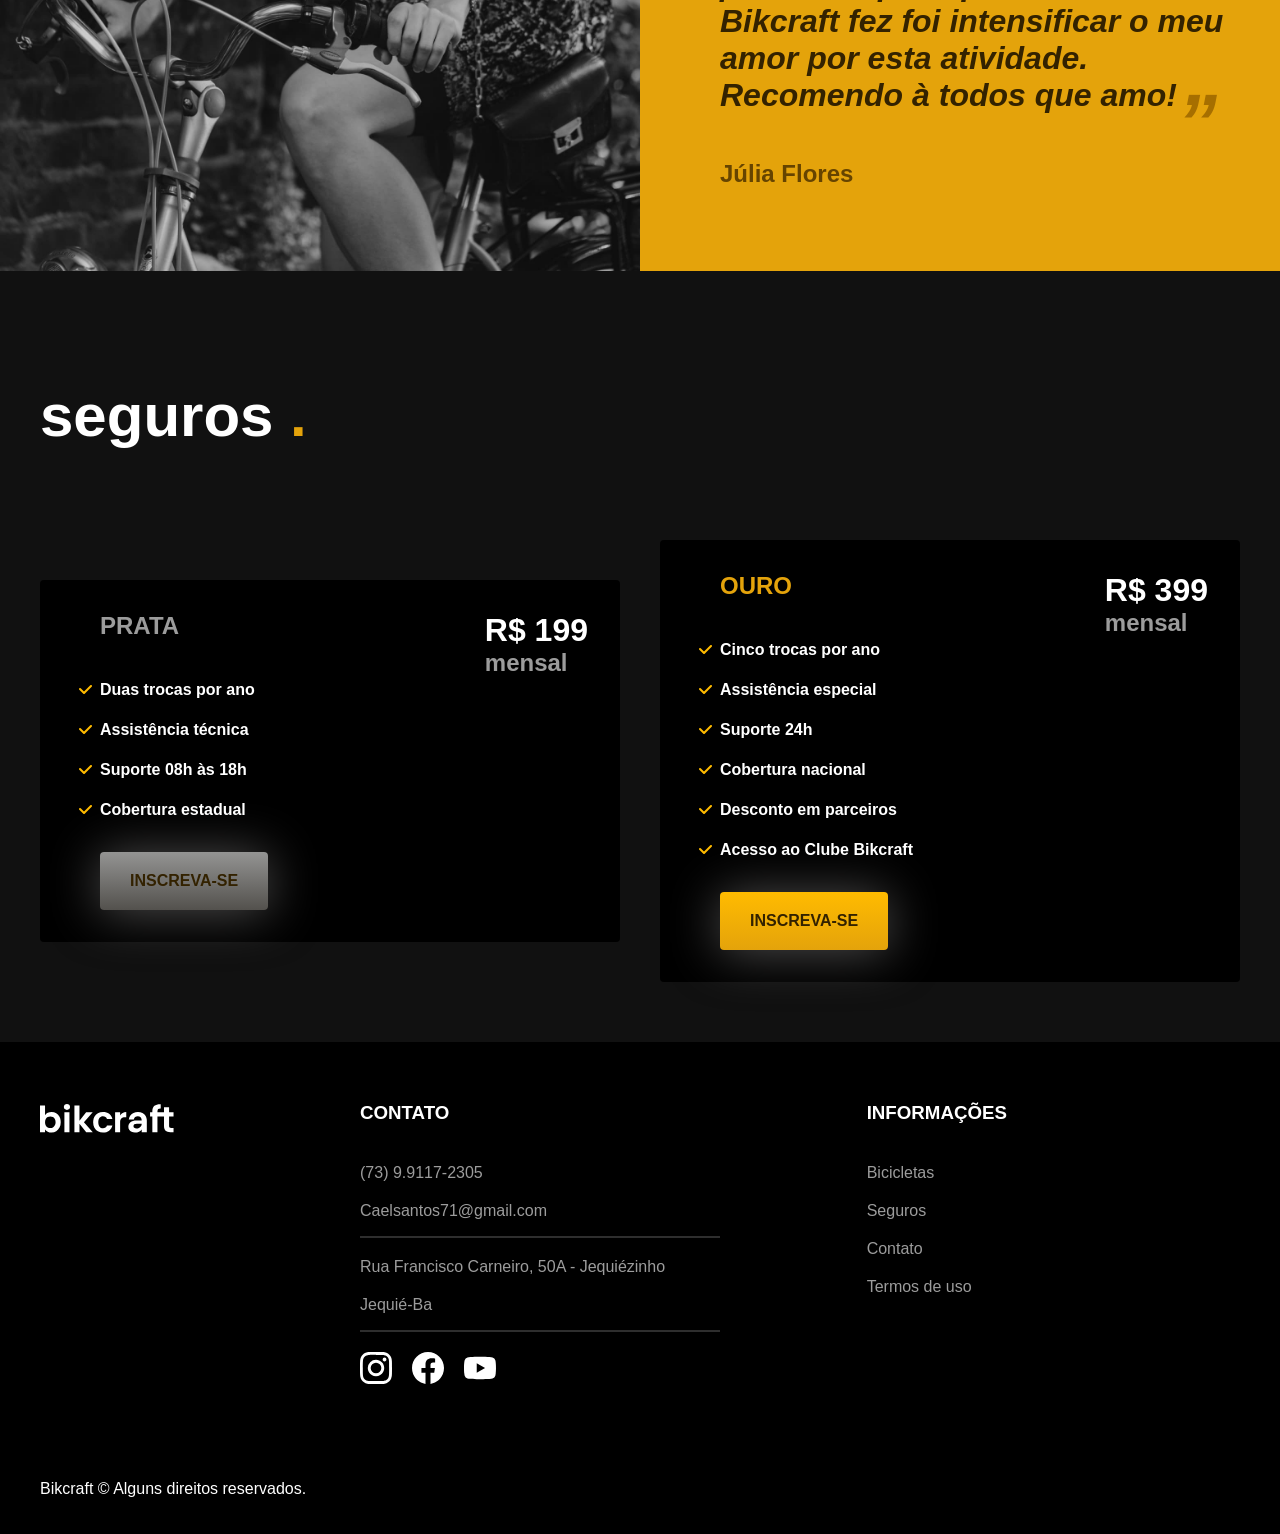
==== commit bdfe0eaf: "adicionada pagina de seguros sem responsividade" ====
--- a/index.html
+++ b/index.html
@@ -17,7 +17,7 @@
 
       <nav>
         <ul>
-          <li><a href="">Bicicletas </a></li>
+          <li><a href="./bicicletas.html">Bicicletas </a></li>
           <li><a href="">Seguros</a></li>
           <li><a href="">Contato</a></li>
         </ul>
@@ -228,7 +228,7 @@
         <h3>Informações</h3>
         <nav>
           <ul>
-            <li><a href="">Bicicletas </a></li>
+            <li><a href="./bicicletas.html">Bicicletas </a></li>
             <li><a href="">Seguros</a></li>
             <li><a href="">Contato</a></li>
             <li><a href="./termos.html">Termos de uso</a></li>
--- a/css/style.css
+++ b/css/style.css
@@ -1,13 +1,15 @@
 @import url(../seguros/seguros.css);
 @import url(../footer/footer.css);
 @import url(../Termos/termos.css);
-
+@import url(../bicicletas/bicicletas.css);
+@import url(../seguros/perguntas.css);
+@import url(../seguros/vantagens.css);
 body {
   font-family: sans-serif;
   /*adiciona fontes nao serifadas*/
   margin: 0px;
   padding: 0px;
-
+ 
   /* margin-top: 25px; leve altura no body pra nao encostar no topo da tela */
   color: #fff;
   
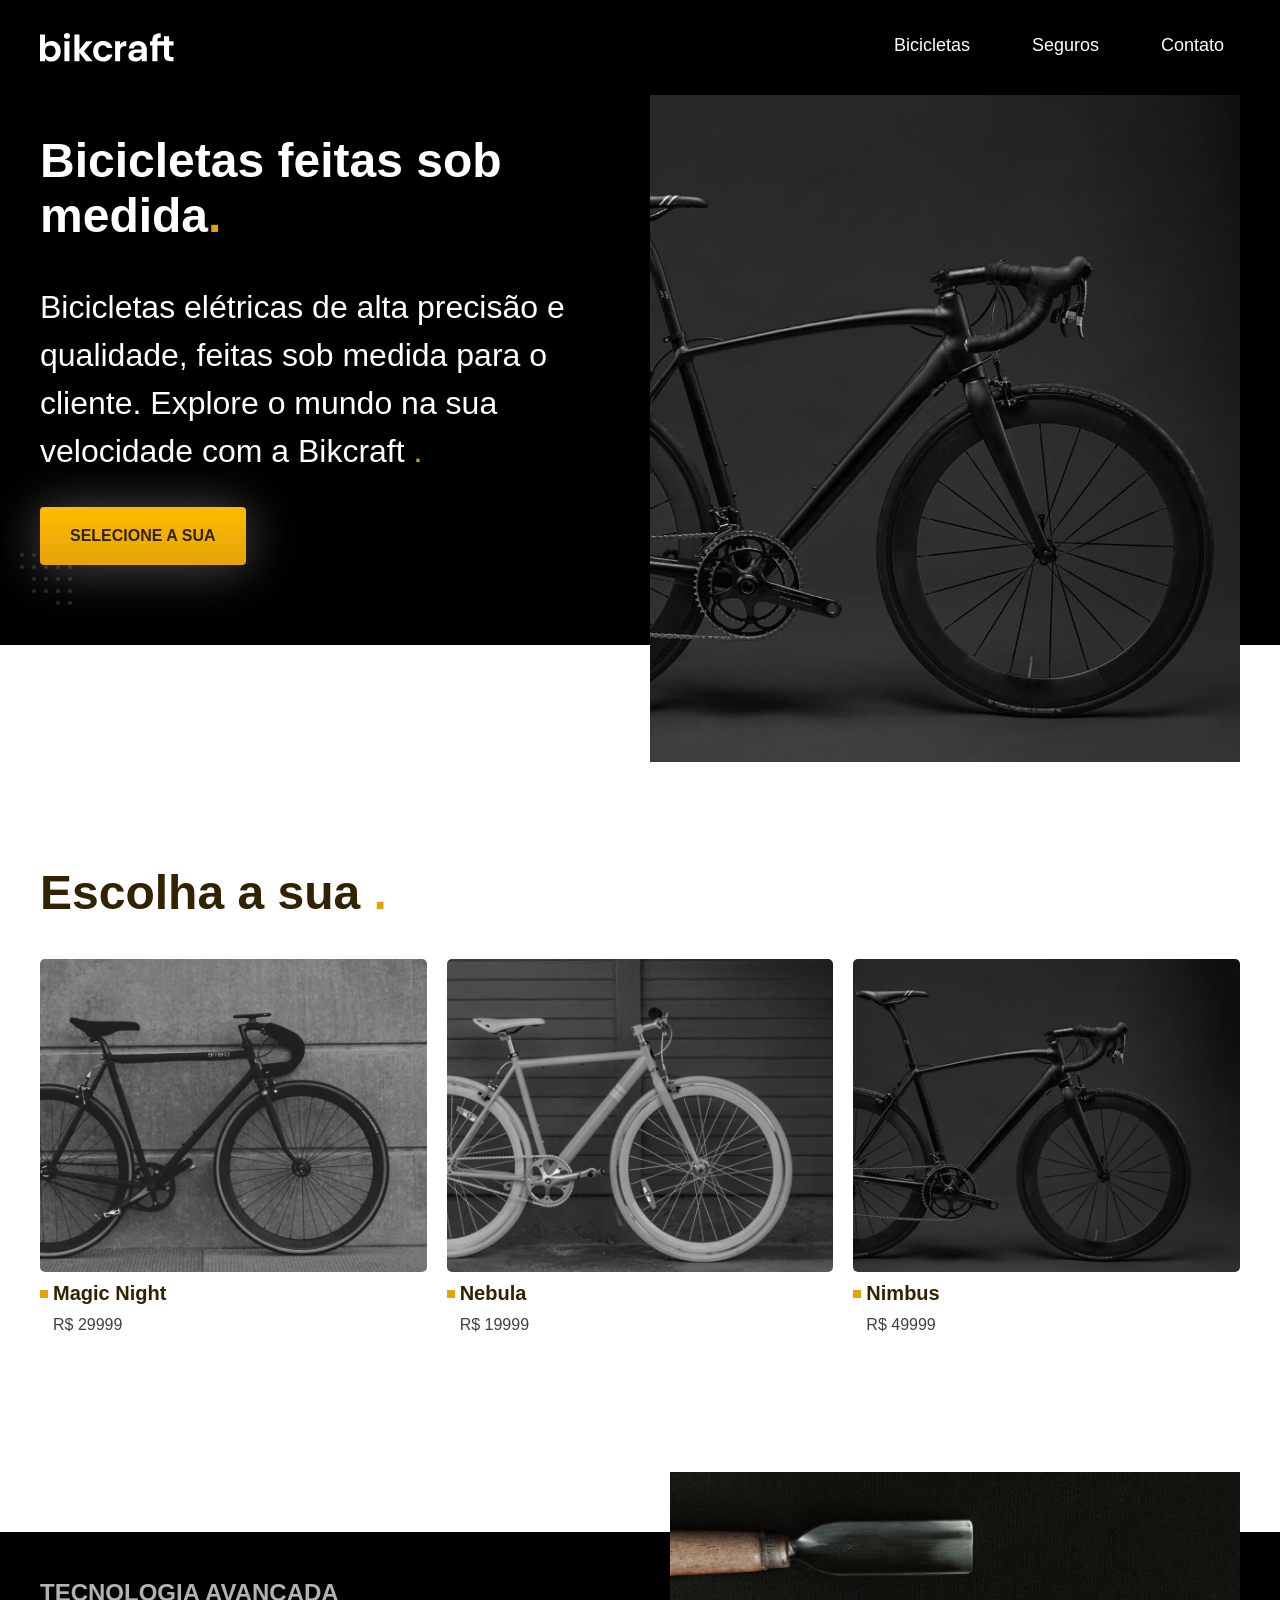
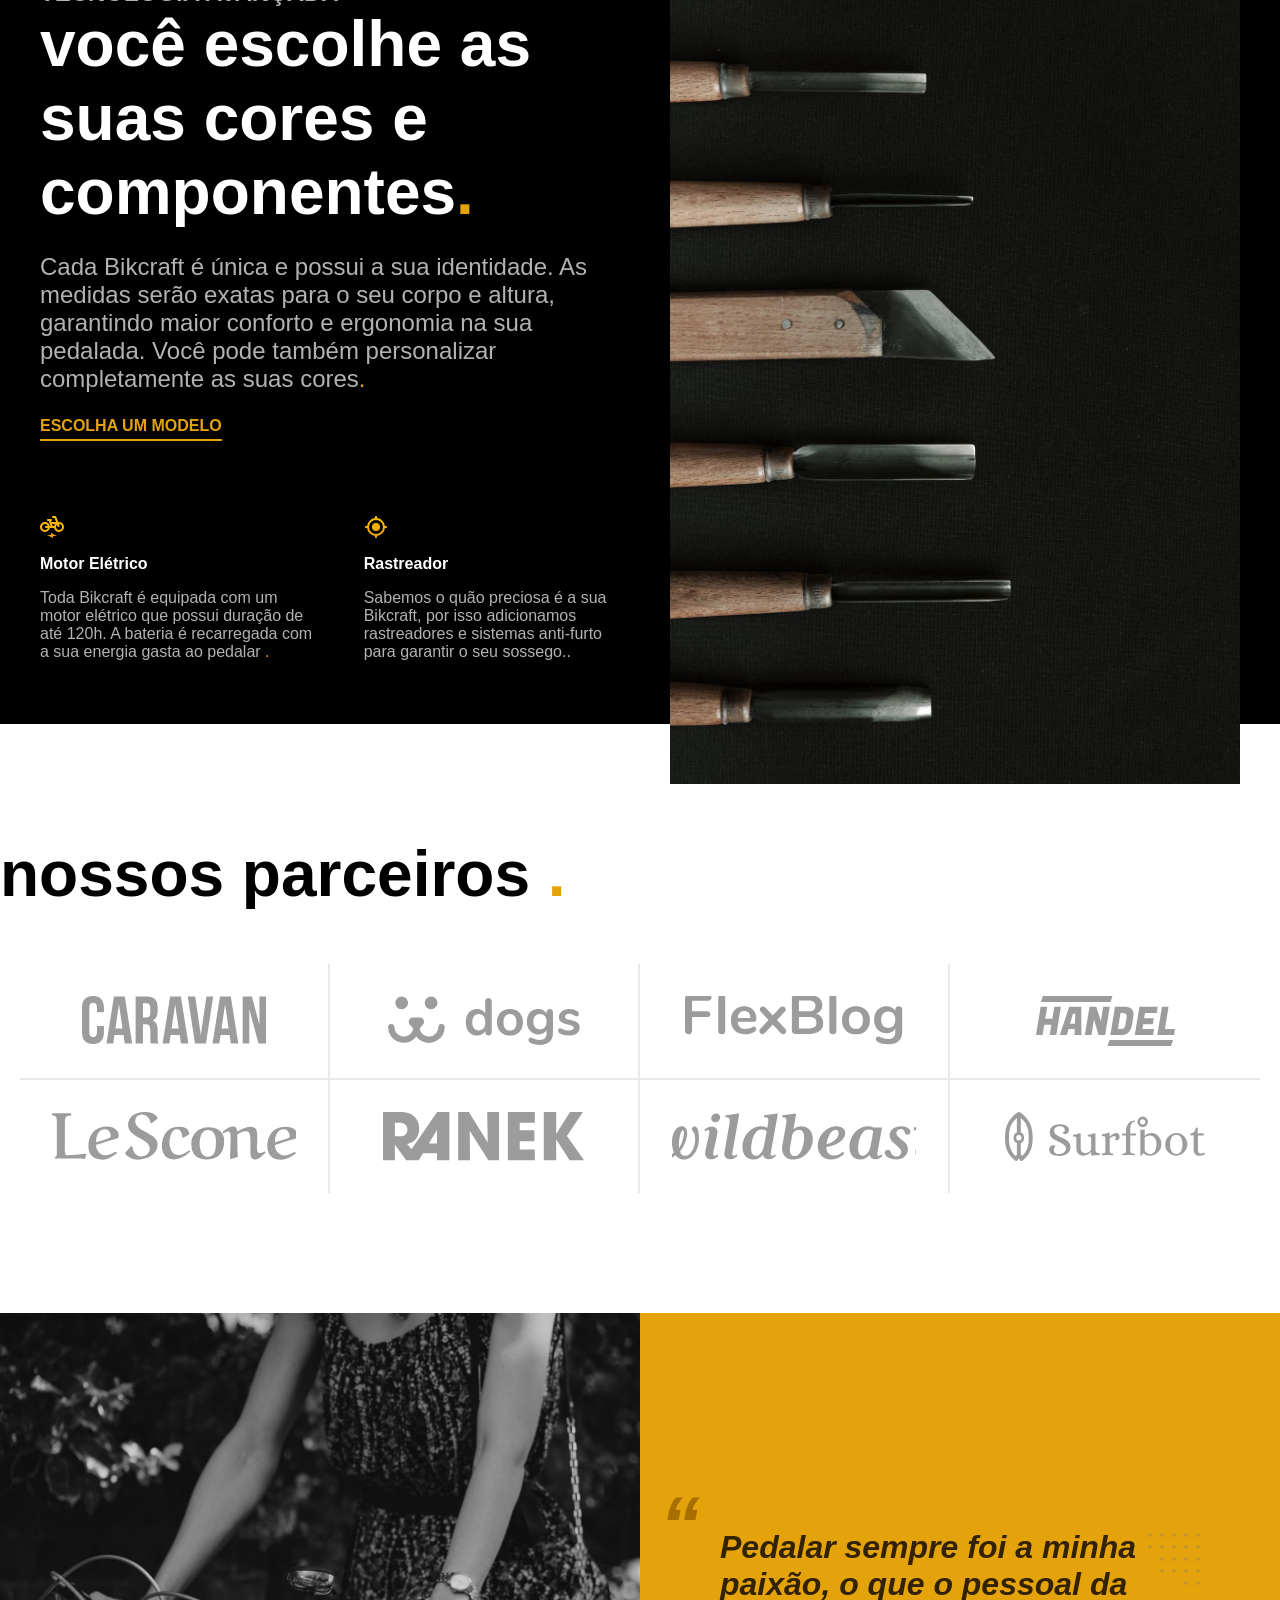
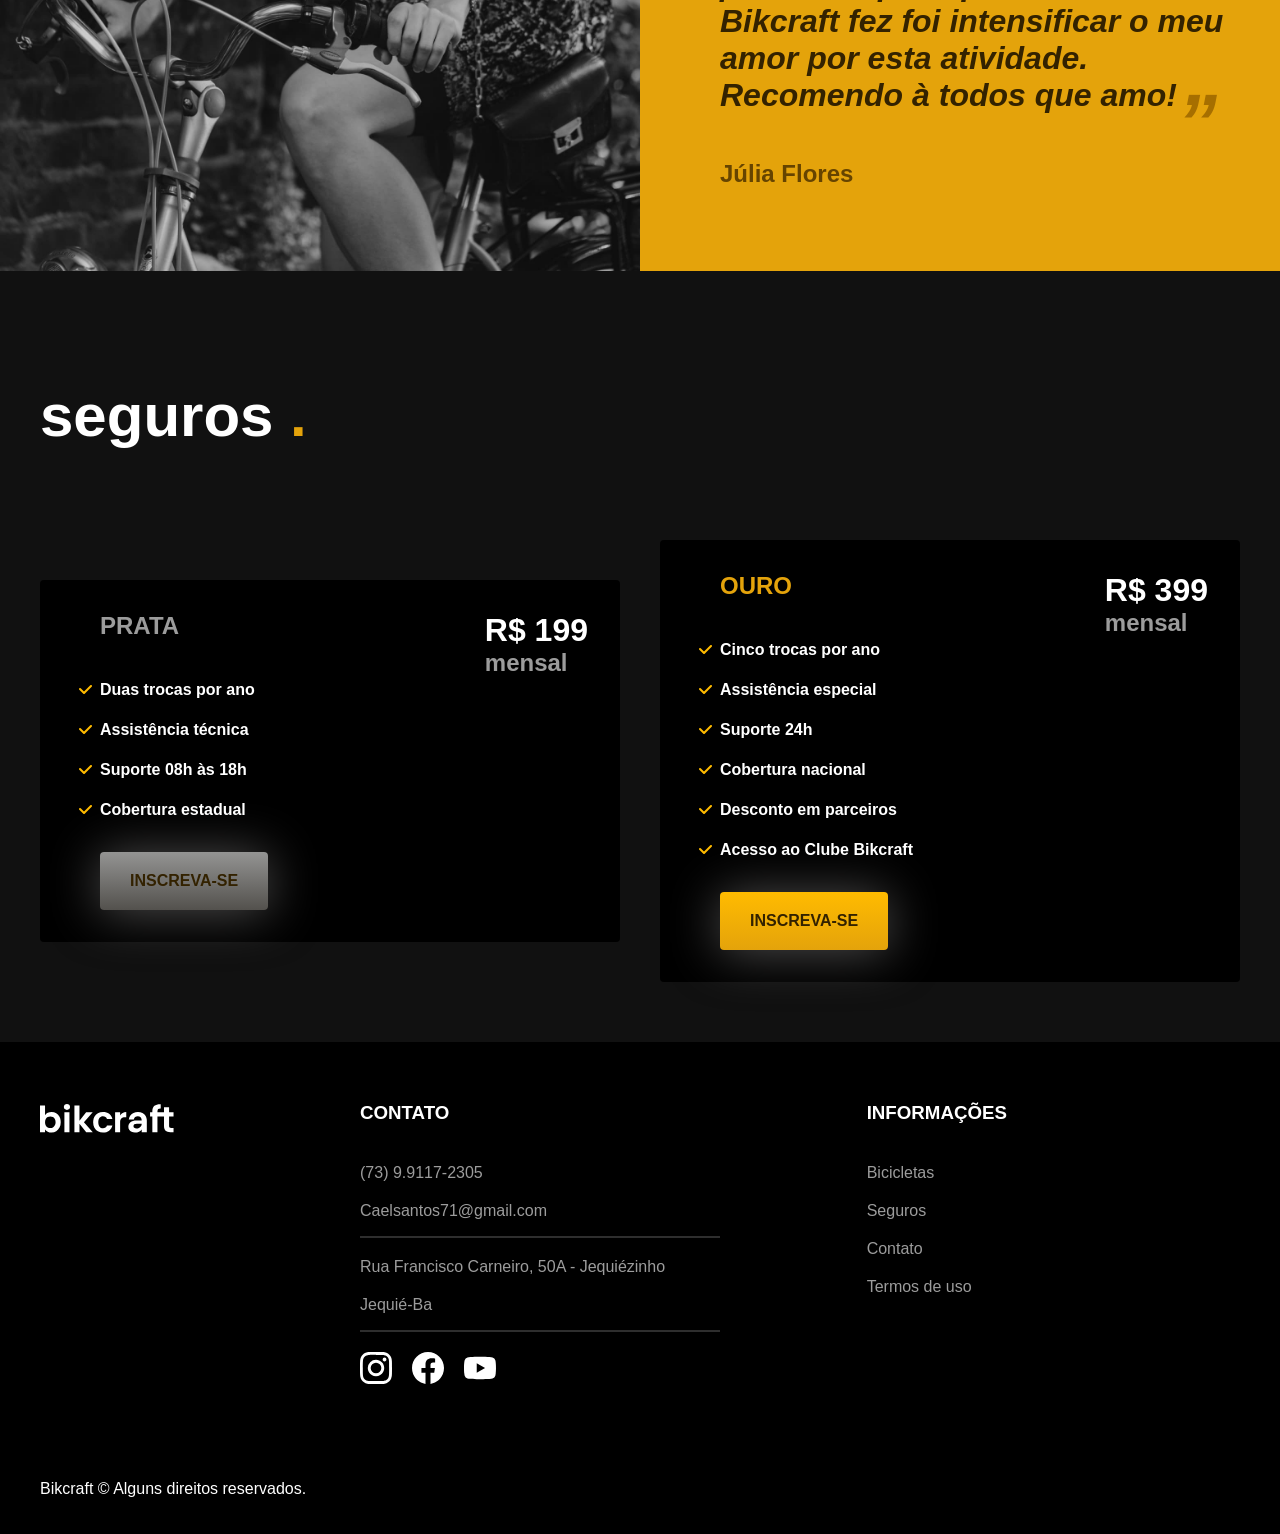
==== commit f0d5961b: "FInalizazção do site desktop" ====
--- a/index.html
+++ b/index.html
@@ -6,6 +6,8 @@
   <meta name="viewport" content="width=device-width, initial-scale=1.0" />
   <meta name="description" content="Site para demonstração de como seria um site para venda de bicicletas elétricas" />
   <title>Bikcraft - Bicicletas Elétricas</title>
+
+   <link rel="preload" href="./css/style.css" as="style">
   <link rel="stylesheet" href="./css/style.css" />
 </head>
 
@@ -18,8 +20,8 @@
       <nav>
         <ul>
           <li><a href="./bicicletas.html">Bicicletas </a></li>
-          <li><a href="">Seguros</a></li>
-          <li><a href="">Contato</a></li>
+          <li><a href="./seguros.html">Seguros</a></li>
+          <li><a href="./contatos.html">Contato</a></li>
         </ul>
       </nav>
     </header>
@@ -34,7 +36,7 @@
           <span>.</span>
         </p>
 
-        <a href="#" class="btn"> selecione a sua </a>
+        <a href="bicicletas.html" class="btn"> selecione a sua </a>
       </div>
       <div>
         <img src="./Arquivos cliente/img/bicicletas/nimbus-home.jpg" alt="imagem de uma bicicleta preta" />
--- a/css/style.css
+++ b/css/style.css
@@ -3,7 +3,12 @@
 @import url(../Termos/termos.css);
 @import url(../bicicletas/bicicletas.css);
 @import url(../seguros/perguntas.css);
-@import url(../seguros/vantagens.css);
+@import url(../bicicleta/bicicleta.css);
+@import url(../contatos/contatos.css);
+@import url(../contatos/lojas.css);
+@import url(../utilidades/formulario.css);
+@import url(../orcamento/orcamento.css);
+
 body {
   font-family: sans-serif;
   /*adiciona fontes nao serifadas*/
@@ -16,7 +21,7 @@
 }
 
 .bg-color {
-  background-color: black;
+  background: black url('../css/dec/bottom-left.svg') no-repeat bottom 160px left 20px;
   box-shadow: inset 0px -120px #fff;
 }
 
@@ -351,7 +356,7 @@
   color: #332200;
   display: grid;
   grid-template-columns: 1fr 1fr;
-  background-color: #e4a30b;
+  background: #e4a30b url(../css/dec/bottom-left.svg) no-repeat top 220px right 80px;
 }
 
 .depoimento img {
--- a/css/style.css
+++ b/css/style.css
@@ -3,7 +3,12 @@
 @import url(../Termos/termos.css);
 @import url(../bicicletas/bicicletas.css);
 @import url(../seguros/perguntas.css);
-@import url(../seguros/vantagens.css);
+@import url(../bicicleta/bicicleta.css);
+@import url(../contatos/contatos.css);
+@import url(../contatos/lojas.css);
+@import url(../utilidades/formulario.css);
+@import url(../orcamento/orcamento.css);
+
 body {
   font-family: sans-serif;
   /*adiciona fontes nao serifadas*/
@@ -16,7 +21,7 @@
 }
 
 .bg-color {
-  background-color: black;
+  background: black url('../css/dec/bottom-left.svg') no-repeat bottom 160px left 20px;
   box-shadow: inset 0px -120px #fff;
 }
 
@@ -351,7 +356,7 @@
   color: #332200;
   display: grid;
   grid-template-columns: 1fr 1fr;
-  background-color: #e4a30b;
+  background: #e4a30b url(../css/dec/bottom-left.svg) no-repeat top 220px right 80px;
 }
 
 .depoimento img {
